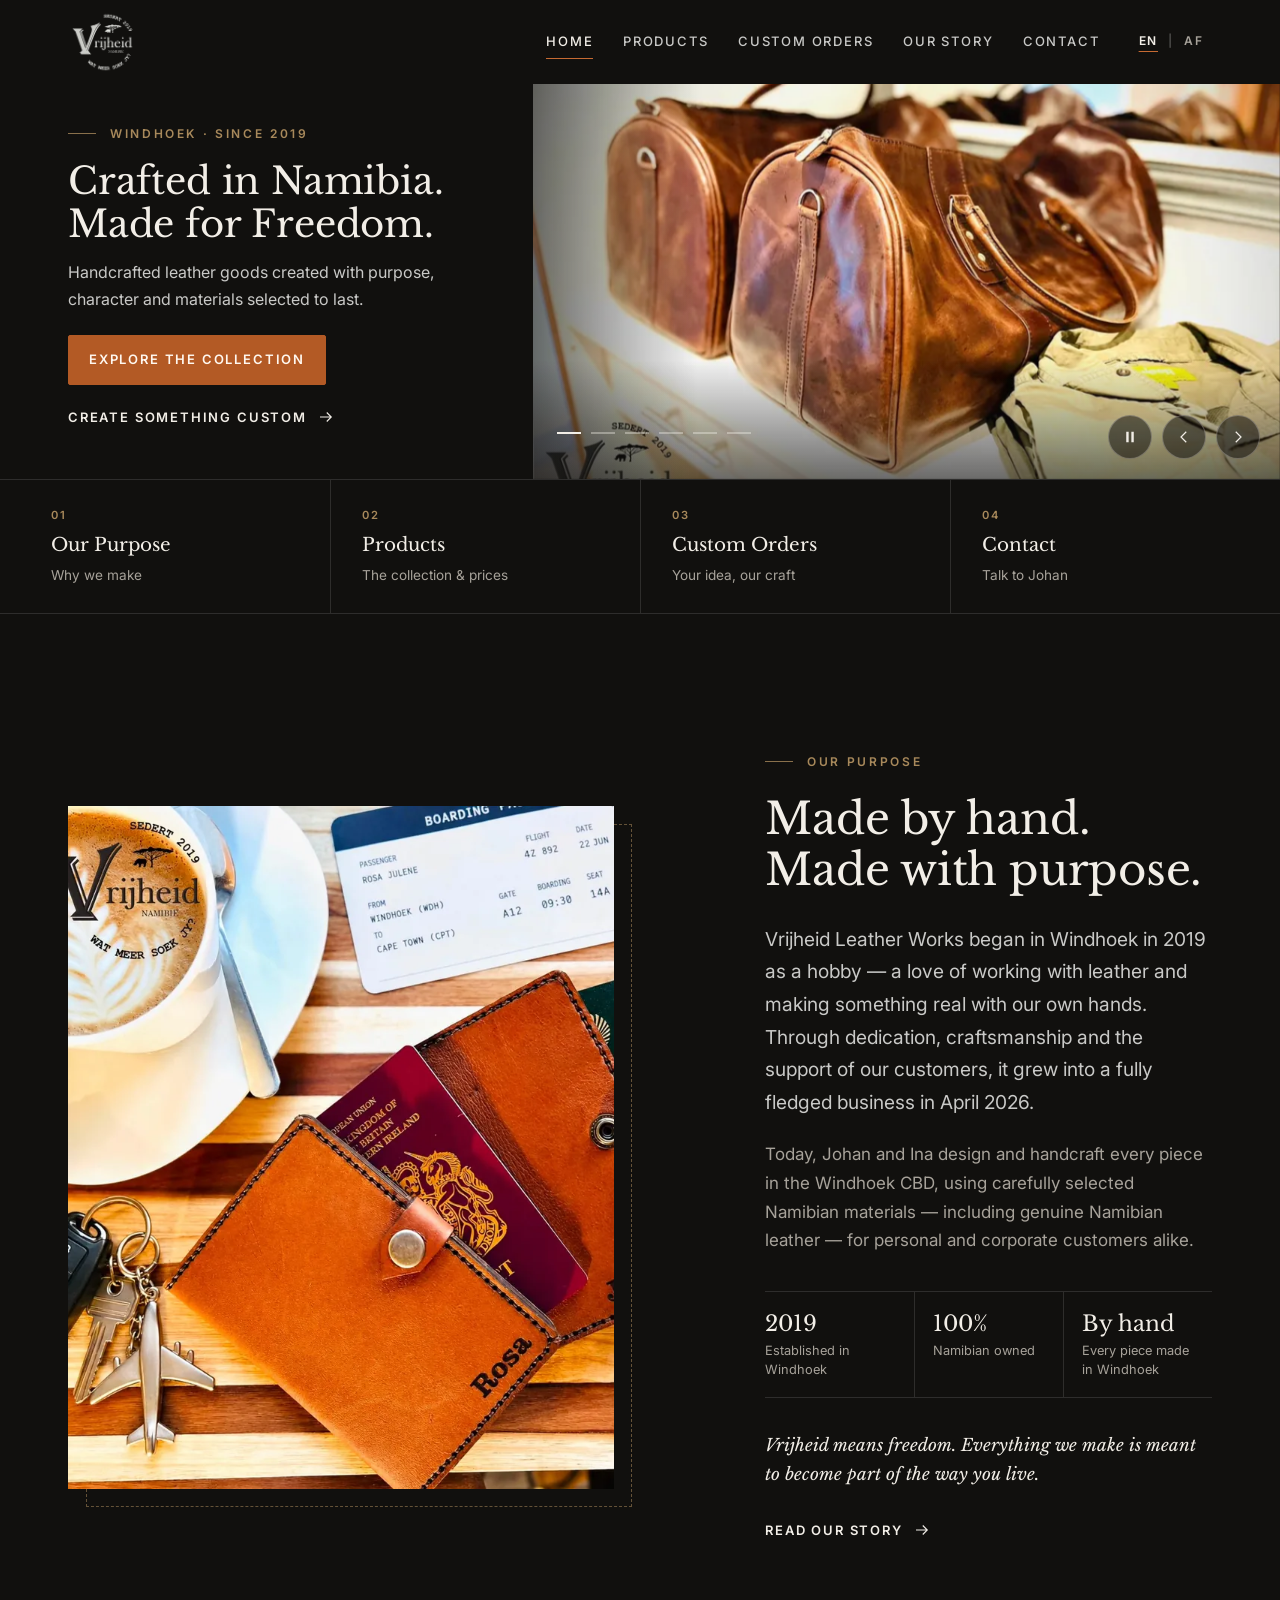
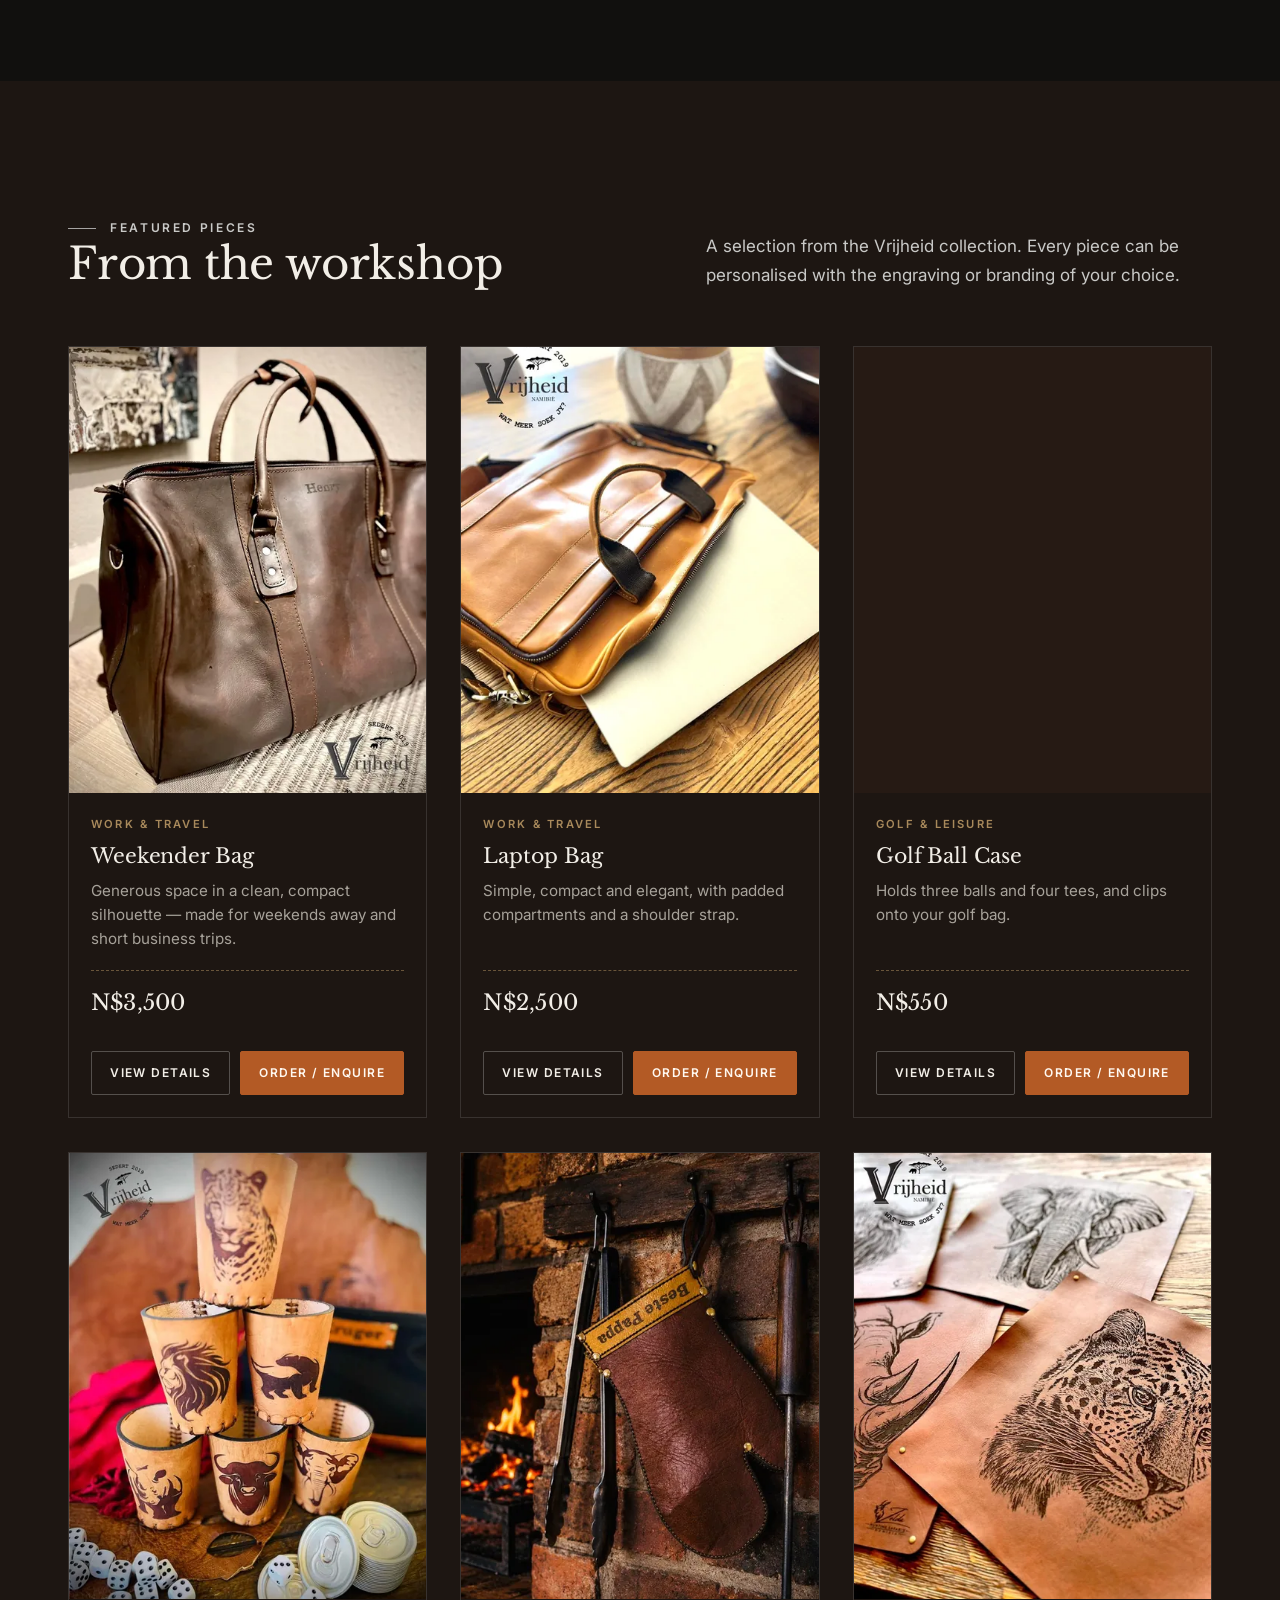
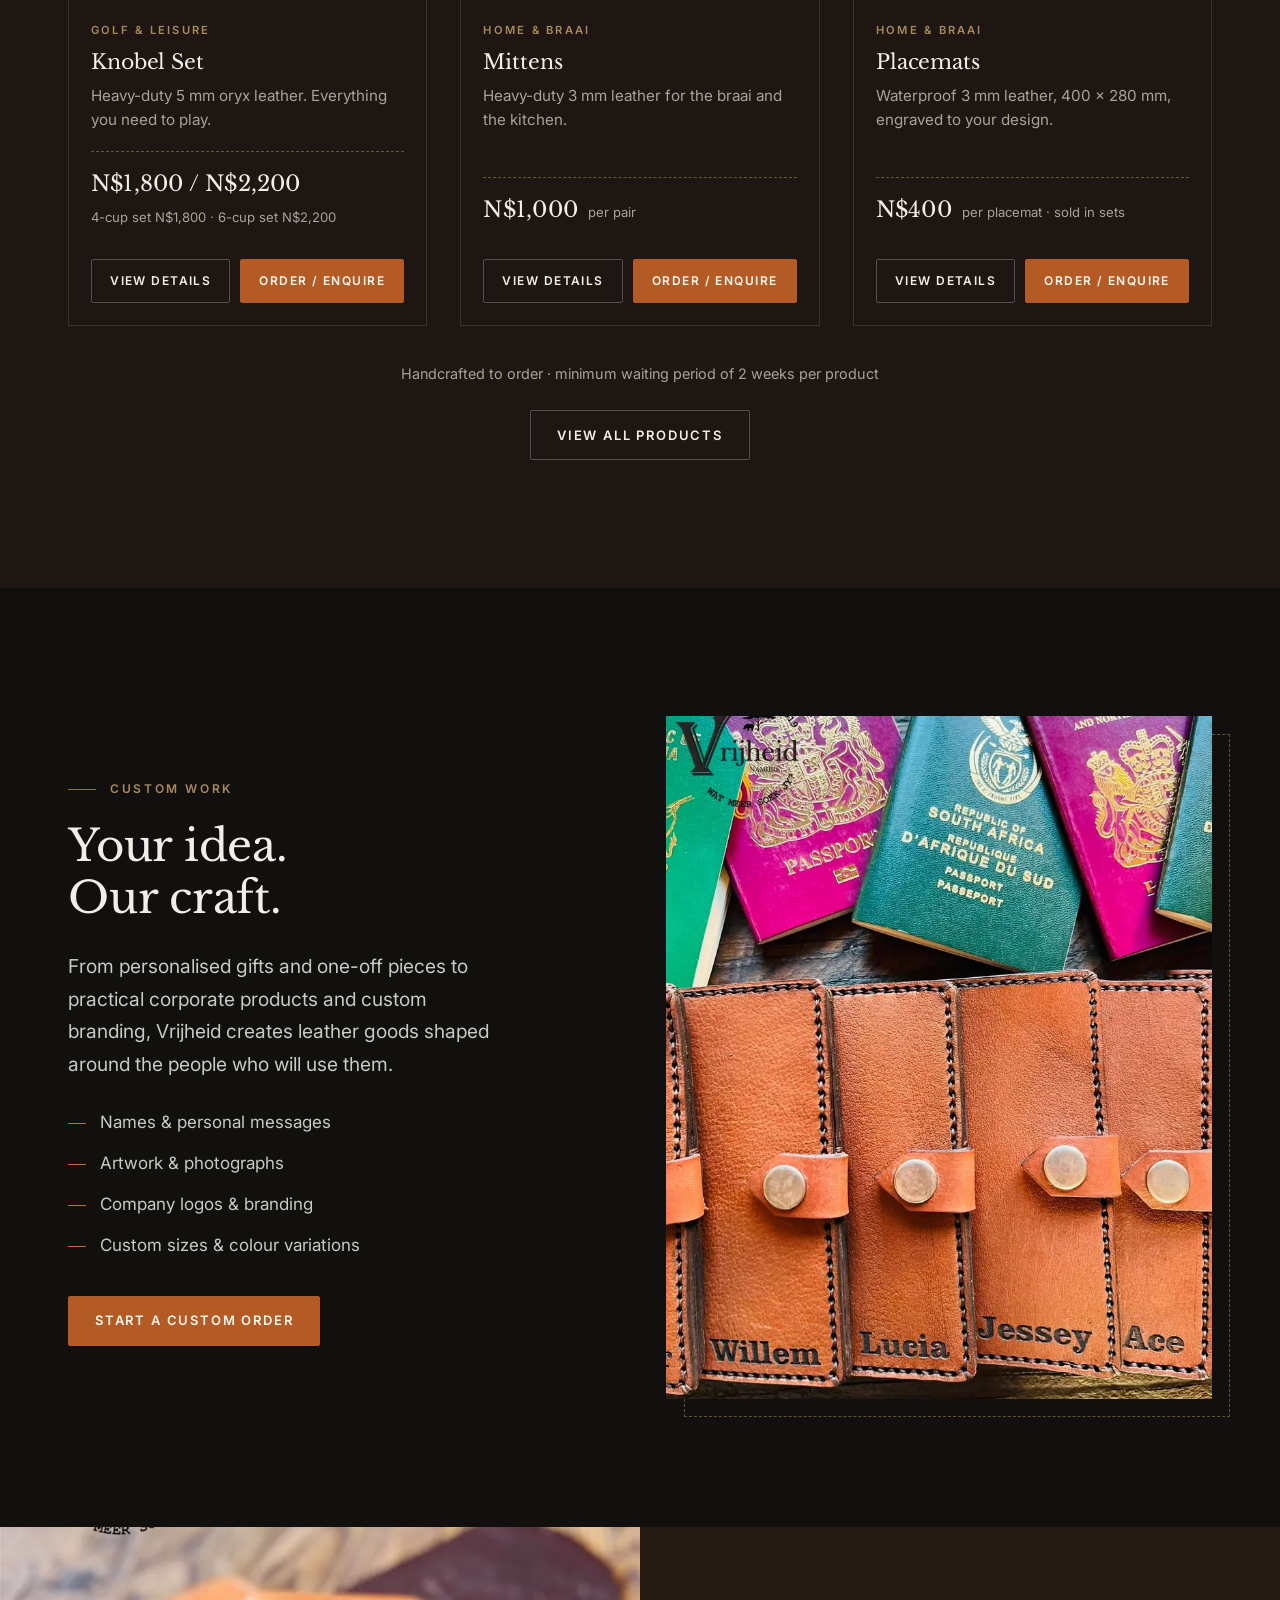
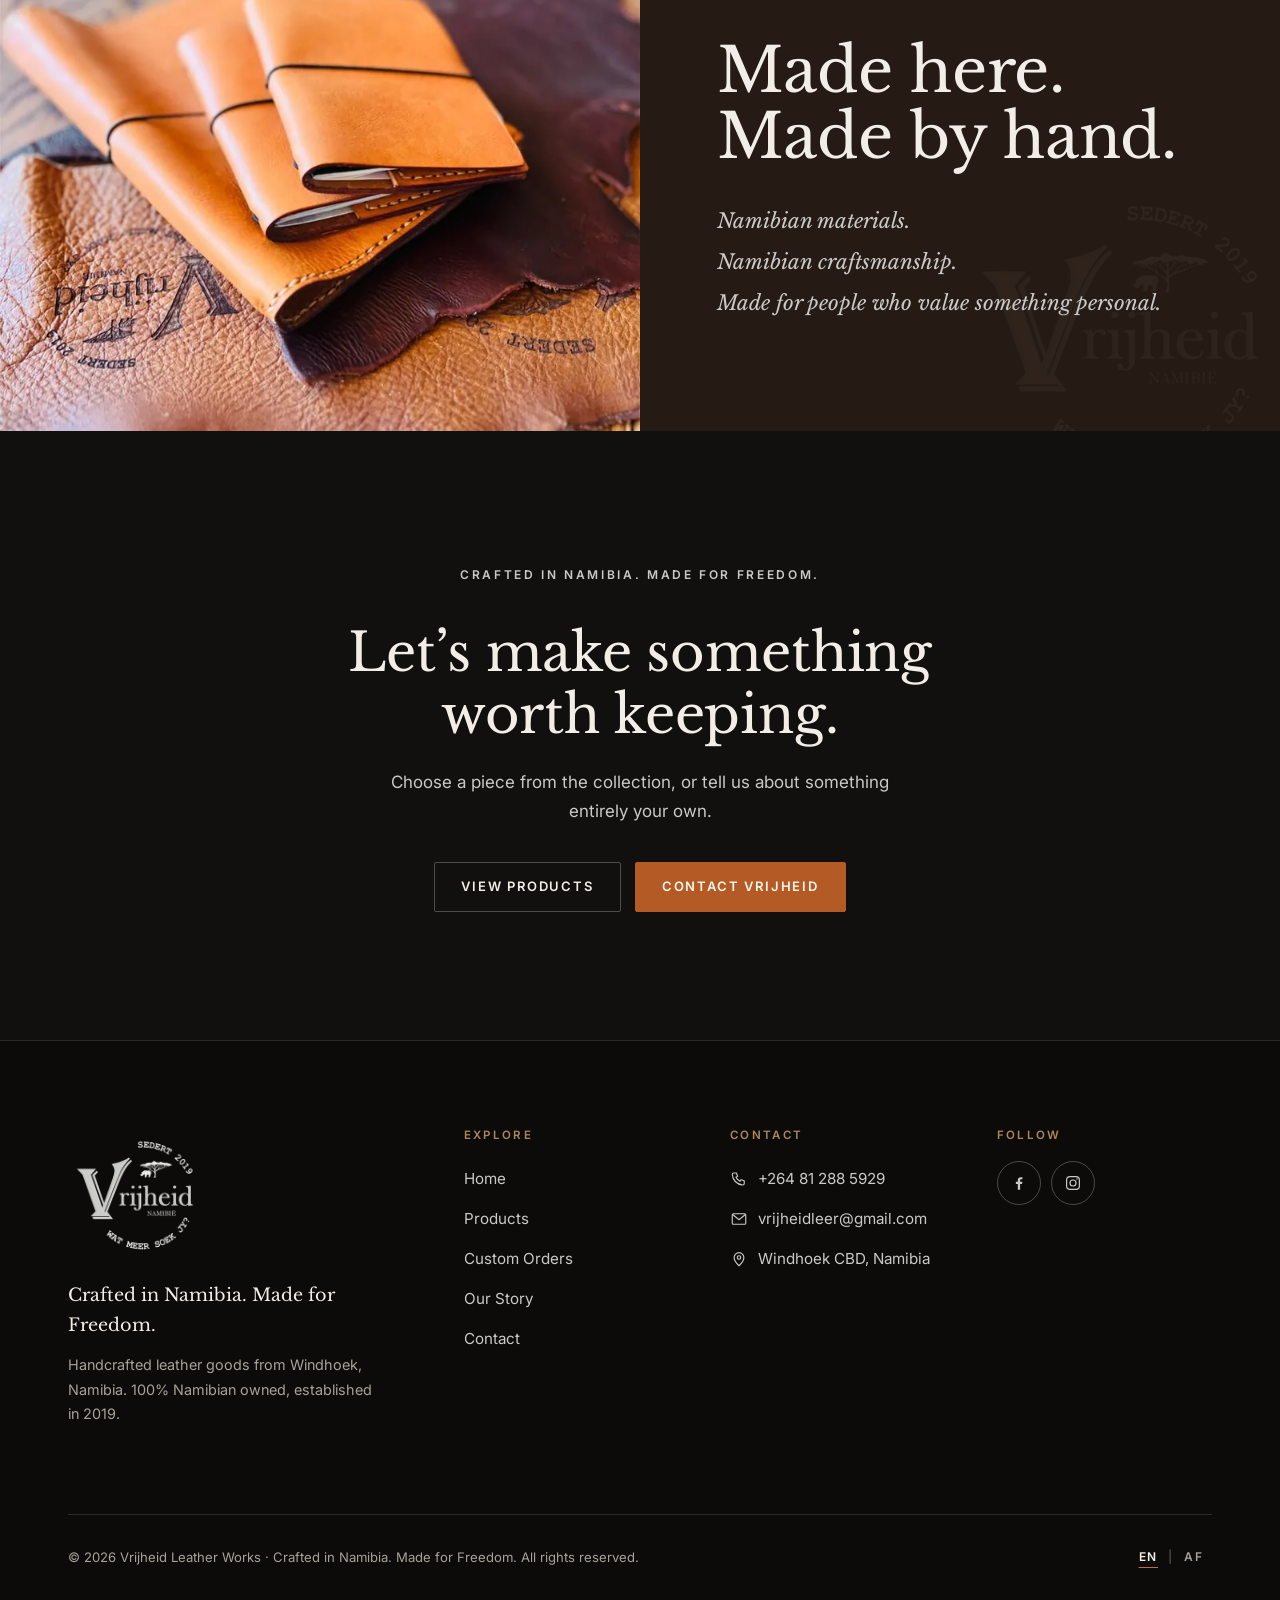
==== index.html @ 4703951e "Vrijheid website" ====
<!doctype html>
<html lang="en" class="no-js">
<head>
<meta charset="utf-8">
<meta name="viewport" content="width=device-width, initial-scale=1">
<title>Vrijheid Leather Works | Handmade Leather Goods · Windhoek, Namibia</title>
<meta name="description" content="Handcrafted leather goods made in Windhoek from genuine Namibian leather — bags, belts, wallets, braai and home pieces, plus custom and corporate orders. Crafted in Namibia. Made for Freedom.">
<meta name="theme-color" content="#11100E">
<link rel="canonical" href="/" data-abs>
<meta property="og:type" content="website">
<meta property="og:site_name" content="Vrijheid Leather Works">
<meta property="og:locale" content="en_NA">
<meta property="og:locale:alternate" content="af_NA">
<meta property="og:title" content="Vrijheid Leather Works | Handmade Leather Goods · Windhoek, Namibia">
<meta property="og:description" content="Handcrafted leather goods made in Windhoek from genuine Namibian leather — bags, belts, wallets, braai and home pieces, plus custom and corporate orders. Crafted in Namibia. Made for Freedom.">
<meta property="og:url" content="/" data-abs>
<meta property="og:image" content="/assets/images/site/og-default.jpg" data-abs>
<meta property="og:image:width" content="1200">
<meta property="og:image:height" content="630">
<meta property="og:image:alt" content="Handcrafted Vrijheid leather weekender bags">
<meta name="twitter:card" content="summary_large_image">
<meta name="twitter:title" content="Vrijheid Leather Works | Handmade Leather Goods · Windhoek, Namibia">
<meta name="twitter:description" content="Handcrafted leather goods made in Windhoek from genuine Namibian leather — bags, belts, wallets, braai and home pieces, plus custom and corporate orders. Crafted in Namibia. Made for Freedom.">
<meta name="twitter:image" content="/assets/images/site/og-default.jpg" data-abs>
<link rel="icon" type="image/png" sizes="64x64" href="assets/logo/favicon-64.png">
<link rel="apple-touch-icon" href="assets/logo/apple-touch-icon.png">
<link rel="preconnect" href="https://fonts.googleapis.com">
<link rel="preconnect" href="https://fonts.gstatic.com" crossorigin>
<link rel="stylesheet" href="https://fonts.googleapis.com/css2?family=Inter:wght@400;500;600&family=Libre+Baskerville:ital,wght@0,400;0,700;1,400&display=swap">
<link rel="stylesheet" href="assets/css/styles.css">
<script type="application/ld+json">
{
  "@context": "https://schema.org",
  "@type": "LocalBusiness",
  "@id": "/#business",
  "name": "Vrijheid Leather Works",
  "alternateName": "Vrijheid",
  "slogan": "Crafted in Namibia. Made for Freedom.",
  "description": "Handcrafted leather goods made in Windhoek, Namibia, from carefully selected Namibian materials including genuine Namibian leather. Personal, custom and corporate orders.",
  "url": "/",
  "logo": "/assets/logo/icon-512.png",
  "image": "/assets/images/site/og-default.jpg",
  "telephone": "+264 81 288 5929",
  "email": "vrijheidleer@gmail.com",
  "foundingDate": "2019",
  "founder": [
    {
      "@type": "Person",
      "name": "Johan"
    },
    {
      "@type": "Person",
      "name": "Ina"
    }
  ],
  "address": {
    "@type": "PostalAddress",
    "addressLocality": "Windhoek",
    "addressRegion": "Khomas",
    "addressCountry": "NA"
  },
  "areaServed": {
    "@type": "Country",
    "name": "Namibia"
  },
  "currenciesAccepted": "NAD",
  "knowsLanguage": [
    "en",
    "af"
  ],
  "sameAs": [
    "https://www.facebook.com/Vrijheid2",
    "https://www.instagram.com/vrijheid3006/"
  ]
}
</script>
</head>
<body data-page="home">
<a class="skip-link" href="#main" data-i18n="skip">Skip to content</a>
<header class="site-header">
  <div class="wrap header-inner">
    <a class="brand" href="index.html" aria-label="Vrijheid Leather Works — home" data-i18n-attr="aria-label:nav.homeLogo">
      <img src="assets/logo/vrijheid-logo-light-160.webp" srcset="assets/logo/vrijheid-logo-light-160.webp 160w, assets/logo/vrijheid-logo-light-320.webp 320w" sizes="80px" width="532" height="469" alt="Vrijheid Leather Works">
    </a>
    <div class="header-mobile-tools">
      <div class="lang lang--mobile" role="group" aria-label="Choose language" data-i18n-attr="aria-label:lang.group">
          <button type="button" data-lang-btn="en" aria-pressed="true" lang="en"><span aria-hidden="true">EN</span><span class="visually-hidden">English</span></button>
          <span class="sep" aria-hidden="true">|</span>
          <button type="button" data-lang-btn="af" aria-pressed="false" lang="af"><span aria-hidden="true">AF</span><span class="visually-hidden">Afrikaans</span></button>
        </div>
      <button class="menu-toggle" type="button" aria-expanded="false" aria-controls="site-nav" aria-label="Open menu" data-i18n-attr="aria-label:nav.open">
        <span class="bars" aria-hidden="true"><span></span><span></span><span></span></span>
      </button>
    </div>
    <nav class="nav" id="site-nav" aria-label="Main navigation" data-i18n-attr="aria-label:nav.main">
      <ul class="nav-list"><li><a href="index.html" aria-current="page" data-i18n="nav.home">Home</a></li><li><a href="products.html" data-i18n="nav.products">Products</a></li><li><a href="custom-orders.html" data-i18n="nav.custom">Custom Orders</a></li><li><a href="our-story.html" data-i18n="nav.story">Our Story</a></li><li><a href="contact.html" data-i18n="nav.contact">Contact</a></li></ul>
      <div class="lang lang--desktop" role="group" aria-label="Choose language" data-i18n-attr="aria-label:lang.group">
          <button type="button" data-lang-btn="en" aria-pressed="true" lang="en"><span aria-hidden="true">EN</span><span class="visually-hidden">English</span></button>
          <span class="sep" aria-hidden="true">|</span>
          <button type="button" data-lang-btn="af" aria-pressed="false" lang="af"><span aria-hidden="true">AF</span><span class="visually-hidden">Afrikaans</span></button>
        </div>
      <div class="nav-mobile-extra">
        <a href="tel:+264812885929"><svg viewBox="0 0 24 24" width="18" height="18" fill="none" stroke="currentColor" stroke-width="1.5" aria-hidden="true" focusable="false"><path d="M5 4h3.5l1.7 4.3-2.2 1.4a11 11 0 005.3 5.3l1.4-2.2L19 14.5V18a2 2 0 01-2 2A15 15 0 013 6a2 2 0 012-2z"/></svg><span>+264 81 288 5929</span></a>
        <a href="mailto:vrijheidleer@gmail.com"><svg viewBox="0 0 24 24" width="18" height="18" fill="none" stroke="currentColor" stroke-width="1.5" aria-hidden="true" focusable="false"><rect x="3" y="5" width="18" height="14" rx="1.5"/><path d="M3.5 6l8.5 7 8.5-7"/></svg><span>vrijheidleer@gmail.com</span></a>
        <div class="social-row" style="margin-top:16px"><a class="social-link" href="https://www.facebook.com/Vrijheid2" target="_blank" rel="noopener noreferrer"><svg viewBox="0 0 24 24" fill="currentColor" aria-hidden="true" focusable="false"><path d="M13.5 21v-7.6h2.6l.4-3h-3V8.5c0-.9.3-1.5 1.5-1.5h1.6V4.3c-.3 0-1.2-.1-2.3-.1-2.3 0-3.9 1.4-3.9 4v2.2H7.8v3h2.6V21h3.1z"/></svg><span>Facebook · Vrijheid</span><span class="visually-hidden"> — <span data-i18n="social.fb">Visit Vrijheid on Facebook</span> <span data-i18n="social.newTab">(opens in a new tab)</span></span></a><a class="social-link" href="https://www.instagram.com/vrijheid3006/" target="_blank" rel="noopener noreferrer"><svg viewBox="0 0 24 24" fill="none" stroke="currentColor" stroke-width="1.6" aria-hidden="true" focusable="false"><rect x="3.5" y="3.5" width="17" height="17" rx="4.5"/><circle cx="12" cy="12" r="4"/><circle cx="17.3" cy="6.7" r="1" fill="currentColor" stroke="none"/></svg><span>Instagram · @vrijheid3006</span><span class="visually-hidden"> — <span data-i18n="social.ig">Follow Vrijheid on Instagram</span> <span data-i18n="social.newTab">(opens in a new tab)</span></span></a></div>
      </div>
    </nav>
  </div>
</header>
<main id="main">
  <section class="hero" data-hero aria-roledescription="carousel" aria-label="Vrijheid photographs" data-i18n-attr="aria-label:hero.label">
    <div class="hero-grid">
      <div class="hero-copy">
        <p class="eyebrow" data-i18n="hero.eyebrow">Windhoek · Since 2019</p>
        <h1 class="hero-title" data-i18n-html="brand.lineHtml">Crafted in Namibia.<br>Made for Freedom.</h1>
        <p class="hero-text" data-i18n="hero.text">Handcrafted leather goods created with purpose, character and materials selected to last.</p>
        <div class="btn-row">
          <a class="btn btn--primary" href="products.html" data-i18n="cta.explore">Explore the collection</a>
          <a class="link-arrow" href="custom-orders.html"><span data-i18n="cta.createCustom">Create something custom</span><svg viewBox="0 0 24 24" width="18" height="18" fill="none" stroke="currentColor" stroke-width="1.5" aria-hidden="true" focusable="false"><path d="M4 12h15M13 6l6 6-6 6"/></svg></a>
        </div>
      </div>
      <div class="hero-gallery">
        <ul class="hero-slides"><li class="hero-slide is-active" aria-roledescription="slide" aria-hidden="false"><img src="assets/images/products/hero-weekender-bags-800.webp" srcset="assets/images/products/hero-weekender-bags-480.webp 480w, assets/images/products/hero-weekender-bags-800.webp 800w, assets/images/products/hero-weekender-bags-1200.webp 1200w, assets/images/products/hero-weekender-bags-1600.webp 1600w" sizes="(max-width: 860px) 100vw, 60vw" width="2048" height="1458" alt="Two handcrafted Vrijheid leather weekender bags on a shelf" data-i18n-attr="alt:hero.alt1" loading="eager" decoding="async" fetchpriority="high" style="object-position:50% 45%"></li><li class="hero-slide" aria-roledescription="slide" aria-hidden="true"><img src="assets/images/site/hero-lion-placemat-800.webp" srcset="assets/images/site/hero-lion-placemat-480.webp 480w, assets/images/site/hero-lion-placemat-800.webp 800w, assets/images/site/hero-lion-placemat-1080.webp 1080w" sizes="(max-width: 860px) 100vw, 60vw" width="1080" height="742" alt="Leather placemat engraved with a detailed lion portrait" data-i18n-attr="alt:hero.alt2" loading="lazy" decoding="async" style="object-position:62% 45%"></li><li class="hero-slide" aria-roledescription="slide" aria-hidden="true"><img src="assets/images/products/deskpad-800.webp" srcset="assets/images/products/deskpad-480.webp 480w, assets/images/products/deskpad-800.webp 800w, assets/images/products/deskpad-1080.webp 1080w" sizes="(max-width: 860px) 100vw, 60vw" width="1080" height="878" alt="Leather deskpad with a laptop in front of a window overlooking the Namibian bush" data-i18n-attr="alt:hero.alt3" loading="lazy" decoding="async" style="object-position:50% 62%"></li><li class="hero-slide" aria-roledescription="slide" aria-hidden="true"><img src="assets/images/site/hero-personalised-wallet-800.webp" srcset="assets/images/site/hero-personalised-wallet-480.webp 480w, assets/images/site/hero-personalised-wallet-800.webp 800w, assets/images/site/hero-personalised-wallet-1200.webp 1200w, assets/images/site/hero-personalised-wallet-1280.webp 1280w" sizes="(max-width: 860px) 100vw, 60vw" width="1280" height="922" alt="Personalised leather wallet with an engraved family message" data-i18n-attr="alt:hero.alt4" loading="lazy" decoding="async" style="object-position:40% 55%"></li><li class="hero-slide" aria-roledescription="slide" aria-hidden="true"><img src="assets/images/products/golf-ball-case-800.webp" srcset="assets/images/products/golf-ball-case-480.webp 480w, assets/images/products/golf-ball-case-800.webp 800w, assets/images/products/golf-ball-case-900.webp 900w" sizes="(max-width: 860px) 100vw, 60vw" width="900" height="1280" alt="Tan leather golf ball case on the grass beside a golf ball and tee" data-i18n-attr="alt:hero.alt5" loading="lazy" decoding="async" style="object-position:50% 62%"></li><li class="hero-slide" aria-roledescription="slide" aria-hidden="true"><img src="assets/images/products/mittens-in-use-800.webp" srcset="assets/images/products/mittens-in-use-480.webp 480w, assets/images/products/mittens-in-use-800.webp 800w, assets/images/products/mittens-in-use-1200.webp 1200w" sizes="(max-width: 860px) 100vw, 60vw" width="1280" height="968" alt="Engraved leather mitten lifting a cast-iron pot from the oven" data-i18n-attr="alt:hero.alt6" loading="lazy" decoding="async" style="object-position:55% 50%"></li></ul>
        <div class="hero-controls">
          <ul class="hero-dots"></ul>
          <button class="icon-btn" type="button" data-hero-toggle aria-label="Pause slideshow"><svg class="i-pause" viewBox="0 0 24 24" fill="currentColor" aria-hidden="true" focusable="false"><rect x="7" y="5" width="3.2" height="14"/><rect x="13.8" y="5" width="3.2" height="14"/></svg><svg class="i-play" viewBox="0 0 24 24" fill="currentColor" aria-hidden="true" focusable="false" style="display:none"><path d="M8 5.5v13l11-6.5z"/></svg></button>
          <button class="icon-btn" type="button" data-hero-prev aria-label="Previous photograph" data-i18n-attr="aria-label:hero.prev"><svg viewBox="0 0 24 24" fill="none" stroke="currentColor" stroke-width="1.6" aria-hidden="true" focusable="false"><path d="M15 5l-7 7 7 7"/></svg></button>
          <button class="icon-btn" type="button" data-hero-next aria-label="Next photograph" data-i18n-attr="aria-label:hero.next"><svg viewBox="0 0 24 24" fill="none" stroke="currentColor" stroke-width="1.6" aria-hidden="true" focusable="false"><path d="M9 5l7 7-7 7"/></svg></button>
        </div>
        <p class="visually-hidden" aria-live="polite" data-hero-live></p>
      </div>
    </div>
  </section>

  <nav class="quicknav" aria-label="Quick navigation" data-i18n-attr="aria-label:quick.label">
    <div class="wrap" style="padding:0"><ul><li><a href="#purpose"><span class="qn-num">01</span><span class="qn-title" data-i18n="quick.purpose">Our Purpose</span><span class="qn-sub" data-i18n="quick.purposeSub">Why we make</span></a></li><li><a href="#featured"><span class="qn-num">02</span><span class="qn-title" data-i18n="quick.products">Products</span><span class="qn-sub" data-i18n="quick.productsSub">The collection & prices</span></a></li><li><a href="#custom"><span class="qn-num">03</span><span class="qn-title" data-i18n="quick.custom">Custom Orders</span><span class="qn-sub" data-i18n="quick.customSub">Your idea, our craft</span></a></li><li><a href="#get-in-touch"><span class="qn-num">04</span><span class="qn-title" data-i18n="quick.contact">Contact</span><span class="qn-sub" data-i18n="quick.contactSub">Talk to Johan</span></a></li></ul></div>
  </nav>

  <section class="section" id="purpose" aria-labelledby="purpose-title">
    <div class="wrap split">
      <div class="split__media reveal">
        <div class="frame-offset"><div class="frame frame--portrait"><img src="assets/images/site/story-travel-800.webp" srcset="assets/images/site/story-travel-480.webp 480w, assets/images/site/story-travel-800.webp 800w, assets/images/site/story-travel-1200.webp 1200w" sizes="(max-width: 860px) 100vw, 50vw" width="1800" height="2048" alt="Engraved leather travel document cover with a passport, boarding pass and coffee" data-i18n-attr="alt:purpose.imgAlt" loading="lazy" decoding="async"></div></div>
      </div>
      <div class="split__body reveal">
        <p class="eyebrow" data-i18n="purpose.eyebrow">Our Purpose</p>
        <h2 id="purpose-title" data-i18n-html="purpose.title">Made by hand.<br>Made with purpose.</h2>
        <p class="lead" data-i18n="purpose.p1">Vrijheid Leather Works began in Windhoek in 2019 as a hobby — a love of working with leather and making something real with our own hands. Through dedication, craftsmanship and the support of our customers, it grew into a fully fledged business in April 2026.</p>
        <p class="muted" data-i18n="purpose.p2">Today, Johan and Ina design and handcraft every piece in the Windhoek CBD, using carefully selected Namibian materials — including genuine Namibian leather — for personal and corporate customers alike.</p>
        <div class="facts">
          <div class="fact"><span class="fact__n" data-i18n="fact.1n">2019</span><span class="fact__l" data-i18n="fact.1">Established in Windhoek</span></div>
          <div class="fact"><span class="fact__n" data-i18n="fact.2n">100%</span><span class="fact__l" data-i18n="fact.2">Namibian owned</span></div>
          <div class="fact"><span class="fact__n" data-i18n="fact.3n">By hand</span><span class="fact__l" data-i18n="fact.3">Every piece made in Windhoek</span></div>
        </div>
        <p class="serif" style="color:var(--ivory);font-style:italic" data-i18n="purpose.p3">Vrijheid means freedom. Everything we make is meant to become part of the way you live.</p>
        <a class="link-arrow" href="our-story.html"><span data-i18n="cta.story">Read our story</span><svg viewBox="0 0 24 24" width="18" height="18" fill="none" stroke="currentColor" stroke-width="1.5" aria-hidden="true" focusable="false"><path d="M4 12h15M13 6l6 6-6 6"/></svg></a>
      </div>
    </div>
  </section>

  <section class="section section--choc" id="featured" aria-labelledby="featured-title">
    <div class="wrap">
      <div class="section-head reveal">
        <div>
          <p class="eyebrow" data-i18n="featured.eyebrow">Featured pieces</p>
          <h2 id="featured-title" data-i18n="featured.title">From the workshop</h2>
        </div>
        <p data-i18n="featured.text">A selection from the Vrijheid collection. Every piece can be personalised with the engraving or branding of your choice.</p>
      </div>
      <div class="product-grid" data-featured-products></div>
      <noscript><p class="muted">Please enable JavaScript to browse the collection, or contact Johan on +264 81 288 5929 or vrijheidleer@gmail.com for the full catalogue and prices.</p></noscript>
      <p class="muted center" style="margin:36px 0 0;font-size:.9rem" data-i18n="wait.short">Handcrafted to order · minimum waiting period of 2 weeks per product</p>
      <div class="grid-more" style="margin-top:24px"><a class="btn btn--ghost" href="products.html" data-i18n="cta.viewAll">View all products</a></div>
    </div>
  </section>

  <section class="section custom-band" id="custom" aria-labelledby="custom-title">
    <div class="wrap split split--reverse">
      <div class="split__media reveal">
        <div class="frame-offset"><div class="frame frame--portrait"><img src="assets/images/site/custom-named-covers-800.webp" srcset="assets/images/site/custom-named-covers-480.webp 480w, assets/images/site/custom-named-covers-800.webp 800w, assets/images/site/custom-named-covers-1200.webp 1200w" sizes="(max-width: 860px) 100vw, 50vw" width="1522" height="2048" alt="Four leather document covers, each engraved with a different name" data-i18n-attr="alt:customHome.imgAlt" loading="lazy" decoding="async" style="object-position:50% 70%"></div></div>
      </div>
      <div class="split__body reveal">
        <p class="eyebrow" data-i18n="customHome.eyebrow">Custom work</p>
        <h2 id="custom-title" data-i18n-html="customHome.title">Your idea.<br>Our craft.</h2>
        <p class="lead" data-i18n="customHome.text">From personalised gifts and one-off pieces to practical corporate products and custom branding, Vrijheid creates leather goods shaped around the people who will use them.</p>
        <ul class="ticks">
          <li data-i18n="customHome.l1">Names & personal messages</li>
          <li data-i18n="customHome.l2">Artwork & photographs</li>
          <li data-i18n="customHome.l3">Company logos & branding</li>
          <li data-i18n="customHome.l4">Custom sizes & colour variations</li>
        </ul>
        <div class="btn-row"><a class="btn btn--primary" href="custom-orders.html" data-i18n="cta.startCustom">Start a custom order</a></div>
      </div>
    </div>
  </section>

  <section class="statement" aria-labelledby="statement-title">
    <div class="statement__grid">
      <div class="statement__media"><img src="assets/images/site/story-leather-hide-800.webp" srcset="assets/images/site/story-leather-hide-480.webp 480w, assets/images/site/story-leather-hide-800.webp 800w, assets/images/site/story-leather-hide-936.webp 936w" sizes="(max-width: 860px) 100vw, 50vw" width="936" height="1280" alt="Hand-cut tan leather pieces resting on a natural leather hide" data-i18n-attr="alt:statement.imgAlt" loading="lazy" decoding="async"></div>
      <div class="statement__body">
        <img class="watermark" src="assets/logo/vrijheid-logo-light-320.webp" width="532" height="469" alt="" aria-hidden="true" loading="lazy">
        <h2 id="statement-title" class="reveal" data-i18n-html="statement.title">Made here.<br>Made by hand.</h2>
        <ul class="statement__lines reveal">
          <li data-i18n="statement.l1">Namibian materials.</li>
          <li data-i18n="statement.l2">Namibian craftsmanship.</li>
          <li data-i18n="statement.l3">Made for people who value something personal.</li>
        </ul>
      </div>
    </div>
  </section>

  <section class="section final" id="get-in-touch" aria-labelledby="final-title">
    <div class="wrap reveal">
      <p class="eyebrow eyebrow--center" data-i18n="brand.line">Crafted in Namibia. Made for Freedom.</p>
      <h2 id="final-title" data-i18n="final.title">Let’s make something worth keeping.</h2>
      <p data-i18n="final.text">Choose a piece from the collection, or tell us about something entirely your own.</p>
      <div class="btn-row">
        <a class="btn btn--ghost" href="products.html" data-i18n="cta.viewProducts">View products</a>
        <a class="btn btn--primary" href="contact.html" data-i18n="cta.contact">Contact Vrijheid</a>
      </div>
    </div>
  </section>
</main>
<footer class="site-footer">
  <div class="wrap">
    <div class="footer-grid">
      <div class="footer-brand">
        <img src="assets/logo/vrijheid-logo-light-320.webp" width="532" height="469" alt="Vrijheid Leather Works" loading="lazy">
        <p class="line" data-i18n="brand.line">Crafted in Namibia. Made for Freedom.</p>
        <p data-i18n="footer.about">Handcrafted leather goods from Windhoek, Namibia. 100% Namibian owned, established in 2019.</p>
      </div>
      <div class="footer-col">
        <h2 data-i18n="footer.explore">Explore</h2>
        <ul><li><a href="index.html" data-i18n="nav.home">Home</a></li><li><a href="products.html" data-i18n="nav.products">Products</a></li><li><a href="custom-orders.html" data-i18n="nav.custom">Custom Orders</a></li><li><a href="our-story.html" data-i18n="nav.story">Our Story</a></li><li><a href="contact.html" data-i18n="nav.contact">Contact</a></li></ul>
      </div>
      <div class="footer-col">
        <h2 data-i18n="footer.contact">Contact</h2>
        <address>
          <ul>
            <li><a href="tel:+264812885929"><svg viewBox="0 0 24 24" width="18" height="18" fill="none" stroke="currentColor" stroke-width="1.5" aria-hidden="true" focusable="false"><path d="M5 4h3.5l1.7 4.3-2.2 1.4a11 11 0 005.3 5.3l1.4-2.2L19 14.5V18a2 2 0 01-2 2A15 15 0 013 6a2 2 0 012-2z"/></svg><span>+264 81 288 5929</span></a></li>
            <li><a href="mailto:vrijheidleer@gmail.com"><svg viewBox="0 0 24 24" width="18" height="18" fill="none" stroke="currentColor" stroke-width="1.5" aria-hidden="true" focusable="false"><rect x="3" y="5" width="18" height="14" rx="1.5"/><path d="M3.5 6l8.5 7 8.5-7"/></svg><span>vrijheidleer@gmail.com</span></a></li>
            <li><span style="display:inline-flex;gap:10px;align-items:center;min-height:36px;color:var(--text-soft)"><svg viewBox="0 0 24 24" width="18" height="18" fill="none" stroke="currentColor" stroke-width="1.5" aria-hidden="true" focusable="false"><path d="M12 21s-6.5-6.1-6.5-11a6.5 6.5 0 0113 0c0 4.9-6.5 11-6.5 11z"/><circle cx="12" cy="10" r="2.3"/></svg><span data-i18n="contact.location">Windhoek CBD, Namibia</span></span></li>
          </ul>
        </address>
      </div>
      <div class="footer-col">
        <h2 data-i18n="footer.follow">Follow</h2>
        <div class="footer-social"><a href="https://www.facebook.com/Vrijheid2" target="_blank" rel="noopener noreferrer" aria-label="Visit Vrijheid on Facebook (opens in a new tab)" data-i18n-attr="aria-label:social.fb"><svg viewBox="0 0 24 24" fill="currentColor" aria-hidden="true" focusable="false"><path d="M13.5 21v-7.6h2.6l.4-3h-3V8.5c0-.9.3-1.5 1.5-1.5h1.6V4.3c-.3 0-1.2-.1-2.3-.1-2.3 0-3.9 1.4-3.9 4v2.2H7.8v3h2.6V21h3.1z"/></svg></a><a href="https://www.instagram.com/vrijheid3006/" target="_blank" rel="noopener noreferrer" aria-label="Follow Vrijheid on Instagram (opens in a new tab)" data-i18n-attr="aria-label:social.ig"><svg viewBox="0 0 24 24" fill="none" stroke="currentColor" stroke-width="1.6" aria-hidden="true" focusable="false"><rect x="3.5" y="3.5" width="17" height="17" rx="4.5"/><circle cx="12" cy="12" r="4"/><circle cx="17.3" cy="6.7" r="1" fill="currentColor" stroke="none"/></svg></a></div>
      </div>
    </div>
    <div class="footer-bottom">
      <p style="margin:0">© <span data-year>2026</span> Vrijheid Leather Works · <span data-i18n="brand.line">Crafted in Namibia. Made for Freedom.</span> <span data-i18n="footer.rights">All rights reserved.</span></p>
      <div class="lang" role="group" aria-label="Language" data-i18n-attr="aria-label:footer.language">
        <button type="button" data-lang-btn="en" aria-pressed="true" lang="en"><span aria-hidden="true">EN</span><span class="visually-hidden">English</span></button>
        <span class="sep" aria-hidden="true">|</span>
        <button type="button" data-lang-btn="af" aria-pressed="false" lang="af"><span aria-hidden="true">AF</span><span class="visually-hidden">Afrikaans</span></button>
      </div>
    </div>
  </div>
</footer>
<script src="data/translations.js"></script>
<script src="data/images.js"></script>
<script src="data/products.js"></script>
<script src="assets/js/site-config.js"></script>
<script src="assets/js/main.js"></script>
</body>
</html>
---- assets/css/styles.css ----
/* ==========================================================================
   VRIJHEID LEATHER WORKS — STYLES
   Crafted in Namibia. Made for Freedom.
   ========================================================================== */

/* ---------- Tokens ---------- */
:root {
  --black: #11100E;
  --choc: #1D1612;
  --choc-2: #261A14;
  --leather: #8A5737;
  --orange: #C66A32;
  --orange-deep: #B35A25;
  --orange-deeper: #9E4E1F;
  --silver: #C9C9C7;
  --ivory: #F2EEE7;
  --brass: #A8895B;

  --text: #E6E2DB;
  --text-soft: #C9C9C7;
  --text-muted: #A7A29A;
  --line: rgba(201, 201, 199, 0.16);
  --line-strong: rgba(201, 201, 199, 0.32);
  --stitch: rgba(168, 137, 91, 0.55);

  --serif: 'Libre Baskerville', 'Baskerville', 'Baskerville Old Face', Georgia, serif;
  --sans: 'Inter', system-ui, -apple-system, 'Segoe UI', Roboto, Arial, sans-serif;

  --wrap: 1240px;
  --gutter: clamp(20px, 4vw, 48px);
  --section: clamp(72px, 10vw, 136px);
  --header-h: 84px;
  --radius: 2px;
  --ease: cubic-bezier(.22, .61, .36, 1);
}

@media (max-width: 860px) {
  :root { --header-h: 68px; }
}

/* ---------- Base ---------- */
*, *::before, *::after { box-sizing: border-box; }
html { -webkit-text-size-adjust: 100%; scroll-behavior: smooth; scroll-padding-top: calc(var(--header-h) + 16px); }
body {
  margin: 0;
  background: var(--black);
  color: var(--text);
  font-family: var(--sans);
  font-size: 1.0625rem;
  line-height: 1.7;
  font-weight: 400;
  -webkit-font-smoothing: antialiased;
  text-rendering: optimizeLegibility;
}
body.no-scroll { overflow: hidden; }
img { max-width: 100%; display: block; height: auto; }
[hidden] { display: none !important; }
a { color: inherit; text-decoration-color: rgba(201, 201, 199, .4); text-underline-offset: 3px; }
a:hover { text-decoration-color: var(--orange); }
button, input, select, textarea { font: inherit; color: inherit; }
button { cursor: pointer; }
p { margin: 0 0 1.1em; }
ul { margin: 0; padding: 0; }
h1, h2, h3, h4 { font-family: var(--serif); font-weight: 400; color: var(--ivory); margin: 0; line-height: 1.18; letter-spacing: -0.005em; }
h1 { font-size: clamp(2.1rem, 4.6vw, 3.6rem); }
h2 { font-size: clamp(1.8rem, 3.4vw, 2.75rem); }
h3 { font-size: clamp(1.2rem, 1.8vw, 1.4rem); }
::selection { background: var(--orange); color: var(--black); }

:focus { outline: none; }
:focus-visible { outline: 2px solid var(--orange); outline-offset: 3px; border-radius: 1px; }

.visually-hidden {
  position: absolute !important; width: 1px; height: 1px; padding: 0; margin: -1px;
  overflow: hidden; clip: rect(0 0 0 0); white-space: nowrap; border: 0;
}
.skip-link {
  position: absolute; left: 16px; top: -60px; z-index: 200;
  background: var(--ivory); color: var(--black); padding: 10px 18px; font-weight: 600; text-decoration: none;
  transition: top .2s;
}
.skip-link:focus { top: 12px; }

.wrap { width: 100%; max-width: var(--wrap); margin: 0 auto; padding: 0 var(--gutter); }
.section { padding: var(--section) 0; position: relative; }
.section--choc { background: var(--choc); }
.section--choc2 { background: var(--choc-2); }
.section--tight { padding: clamp(48px, 7vw, 88px) 0; }

.eyebrow {
  display: inline-flex; align-items: center; gap: 14px;
  font-family: var(--sans); font-size: .75rem; font-weight: 600; letter-spacing: .22em; text-transform: uppercase;
  color: var(--brass); margin: 0 0 22px;
}
.eyebrow::before { content: ""; width: 28px; height: 1px; background: currentColor; opacity: .8; }
.eyebrow--center { justify-content: center; }
.eyebrow--center::before { display: none; }
.lead { font-size: clamp(1.1rem, 1.5vw, 1.25rem); color: var(--text-soft); line-height: 1.7; }
.muted { color: var(--text-muted); }
.serif { font-family: var(--serif); }
.center { text-align: center; }
.measure { max-width: 62ch; }
.measure-narrow { max-width: 46ch; }

/* stitch divider — understated craft detail */
.stitch {
  height: 0; border: 0; border-top: 1px dashed var(--stitch);
  margin: 0; width: 100%;
}
.rule { height: 1px; border: 0; background: var(--line); margin: 0; }

/* ---------- Buttons ---------- */
.btn {
  display: inline-flex; align-items: center; justify-content: center; gap: 10px;
  min-height: 50px; padding: 14px 26px;
  font-family: var(--sans); font-size: .8125rem; font-weight: 600; letter-spacing: .14em; text-transform: uppercase;
  text-decoration: none; border-radius: var(--radius); border: 1px solid transparent;
  transition: background-color .25s var(--ease), color .25s var(--ease), border-color .25s var(--ease);
  text-align: center; line-height: 1.35; max-width: 100%;
}
.btn--primary { background: var(--orange-deep); color: #FFF8F0; border-color: var(--orange-deep); }
.btn--primary:hover { background: var(--orange-deeper); border-color: var(--orange-deeper); }
.btn--ghost { background: transparent; color: var(--ivory); border-color: var(--line-strong); }
.btn--ghost:hover { border-color: var(--silver); background: rgba(242, 238, 231, .05); }
.btn--small { min-height: 44px; padding: 10px 18px; font-size: .75rem; letter-spacing: .12em; }
.btn--block { width: 100%; }
.btn-row { display: flex; flex-wrap: wrap; gap: 14px; }
.link-arrow {
  display: inline-flex; align-items: center; gap: 10px; min-height: 44px;
  font-size: .8125rem; font-weight: 600; letter-spacing: .14em; text-transform: uppercase;
  color: var(--ivory); text-decoration: none; border-bottom: 1px solid transparent;
}
.link-arrow svg { transition: transform .25s var(--ease); }
.link-arrow:hover svg { transform: translateX(4px); }
.link-arrow:hover { color: #fff; }

/* ---------- Header ---------- */
.site-header {
  position: fixed; inset: 0 0 auto 0; z-index: 100; height: var(--header-h);
  transition: background-color .35s var(--ease), border-color .35s var(--ease), backdrop-filter .35s;
  border-bottom: 1px solid transparent;
}
/* background lives on a pseudo-element so backdrop-filter never traps the fixed mobile menu */
.site-header::before {
  content: ""; position: absolute; inset: 0; z-index: -1; opacity: 0;
  background: rgba(17, 16, 14, .94);
  -webkit-backdrop-filter: blur(10px); backdrop-filter: blur(10px);
  transition: opacity .35s var(--ease);
}
.site-header.is-scrolled, .site-header.is-solid { border-bottom-color: var(--line); }
.site-header.is-scrolled::before, .site-header.is-solid::before { opacity: 1; }
.site-header.is-solid::before { background: var(--black); }
.header-inner { height: 100%; display: flex; align-items: center; justify-content: space-between; gap: 24px; }
.brand { display: flex; align-items: center; flex-shrink: 0; height: 100%; padding: 8px 0; }
.brand img { height: calc(var(--header-h) - 16px); width: auto; }
.nav { display: flex; align-items: center; gap: clamp(18px, 2.4vw, 40px); }
.nav-list { list-style: none; display: flex; gap: clamp(18px, 2.3vw, 36px); }
.nav-list a {
  display: inline-block; padding: 8px 0; text-decoration: none;
  font-size: .8125rem; font-weight: 500; letter-spacing: .14em; text-transform: uppercase; color: var(--text-soft);
  position: relative; transition: color .2s;
}
.nav-list a::after {
  content: ""; position: absolute; left: 0; right: 0; bottom: 2px; height: 1px; background: var(--orange);
  transform: scaleX(0); transform-origin: left; transition: transform .3s var(--ease);
}
.nav-list a:hover { color: var(--ivory); }
.nav-list a:hover::after, .nav-list a[aria-current="page"]::after { transform: scaleX(1); }
.nav-list a[aria-current="page"] { color: var(--ivory); }

.lang { display: inline-flex; align-items: center; gap: 2px; font-size: .75rem; font-weight: 600; letter-spacing: .14em; }
.lang button {
  background: none; border: 0; padding: 10px 6px; min-width: 36px; min-height: 40px; color: var(--text-muted);
  letter-spacing: .14em; font-weight: 600; font-size: .75rem;
}
.lang button[aria-pressed="true"] { color: var(--ivory); text-decoration: underline; text-decoration-color: var(--orange); text-underline-offset: 6px; }
.lang button:hover { color: var(--ivory); }
.lang .sep { color: var(--line-strong); }

.menu-toggle {
  display: none; background: none; border: 1px solid var(--line-strong); border-radius: var(--radius);
  width: 48px; height: 44px; align-items: center; justify-content: center; color: var(--ivory);
}
.menu-toggle .bars { position: relative; width: 20px; height: 12px; }
.menu-toggle .bars span { position: absolute; left: 0; right: 0; height: 1.5px; background: currentColor; transition: transform .3s var(--ease), opacity .2s; }
.menu-toggle .bars span:nth-child(1) { top: 0; }
.menu-toggle .bars span:nth-child(2) { top: 5.25px; }
.menu-toggle .bars span:nth-child(3) { bottom: 0; }
.menu-toggle[aria-expanded="true"] .bars span:nth-child(1) { transform: translateY(5.25px) rotate(45deg); }
.menu-toggle[aria-expanded="true"] .bars span:nth-child(2) { opacity: 0; }
.menu-toggle[aria-expanded="true"] .bars span:nth-child(3) { transform: translateY(-5.25px) rotate(-45deg); }
.header-mobile-tools { display: none; align-items: center; gap: 8px; }

@media (max-width: 960px) {
  .menu-toggle { display: inline-flex; }
  .header-mobile-tools { display: flex; }
  .nav {
    position: fixed; inset: var(--header-h) 0 0 0; z-index: 99;
    background: var(--black);
    flex-direction: column; align-items: stretch; justify-content: flex-start; gap: 0;
    padding: 24px var(--gutter) 40px;
    overflow-y: auto;
    visibility: hidden; opacity: 0; transform: translateY(-8px);
    transition: opacity .3s var(--ease), transform .3s var(--ease), visibility 0s linear .3s;
  }
  .nav.is-open { visibility: visible; opacity: 1; transform: none; transition-delay: 0s; }
  .nav-list { flex-direction: column; gap: 0; }
  .nav-list li { border-bottom: 1px solid var(--line); }
  .nav-list a { display: block; padding: 20px 0; font-family: var(--serif); font-size: 1.5rem; letter-spacing: 0; text-transform: none; color: var(--ivory); }
  .nav-list a::after { display: none; }
  .nav-list a[aria-current="page"] { color: var(--orange); }
  .nav .lang--desktop { display: none; }
  .nav-mobile-extra { display: block !important; margin-top: 32px; color: var(--text-soft); font-size: .95rem; }
  .nav-mobile-extra a { text-decoration: none; display: flex; align-items: center; gap: 12px; min-height: 44px; }
}
.nav-mobile-extra { display: none; }

/* ---------- Hero / gallery (Home) ---------- */
.hero {
  position: relative; background: var(--black);
  padding-top: var(--header-h);
}
.hero-grid {
  display: grid; grid-template-columns: minmax(0, 5fr) minmax(0, 7fr);
  min-height: clamp(360px, 44vh, 520px);
  border-bottom: 1px solid var(--line);
}
.hero-copy {
  display: flex; flex-direction: column; justify-content: center;
  padding: 28px clamp(24px, 4vw, 64px) 28px max(var(--gutter), calc((100vw - var(--wrap)) / 2 + var(--gutter)));
  position: relative;
}
.hero-copy .eyebrow { margin-bottom: 16px; }
.hero-title { font-size: clamp(1.8rem, 2.9vw, 2.75rem); line-height: 1.14; margin-bottom: 14px; }
.hero-text { color: var(--text-soft); font-size: clamp(1rem, 1.2vw, 1.0625rem); max-width: 40ch; margin-bottom: 22px; }
.hero-copy .btn-row { align-items: center; gap: 10px 24px; }
.hero-gallery { position: relative; overflow: hidden; background: var(--choc); min-height: 100%; }
.hero-copy .btn { padding: 14px 20px; }
.hero-slides { position: absolute; inset: 0; margin: 0; padding: 0; list-style: none; }
.hero-slide {
  position: absolute; inset: 0; opacity: 0; visibility: hidden;
  transition: opacity 1s var(--ease), visibility 0s linear 1s;
}
.hero-slide.is-active { opacity: 1; visibility: visible; transition: opacity 1s var(--ease), visibility 0s; }
.hero-slide img { width: 100%; height: 100%; object-fit: cover; }
.hero-slide.is-active img { animation: heroDrift 4s var(--ease) both; }
@keyframes heroDrift { from { transform: scale(1.04); } to { transform: scale(1); } }
.hero-gallery::after {
  content: ""; position: absolute; inset: 0; pointer-events: none;
  background: linear-gradient(90deg, rgba(17,16,14,.55) 0%, rgba(17,16,14,0) 22%), linear-gradient(0deg, rgba(17,16,14,.6) 0%, rgba(17,16,14,0) 30%);
}
.hero-controls {
  position: absolute; z-index: 2; right: 20px; bottom: 16px; left: 20px;
  display: flex; align-items: center; justify-content: flex-end; gap: 10px;
}
.hero-dots { display: flex; gap: 2px; margin-right: auto; list-style: none; padding: 0; }
.hero-dots button {
  width: 32px; height: 44px; background: none; border: 0; padding: 0; position: relative;
}
.hero-dots button::before {
  content: ""; position: absolute; left: 4px; right: 4px; top: 50%; height: 2px; background: rgba(242,238,231,.38);
  transition: background-color .3s;
}
.hero-dots button[aria-current="true"]::before { background: var(--ivory); }
.hero-dots button:hover::before { background: rgba(242,238,231,.75); }
.icon-btn {
  width: 44px; height: 44px; display: inline-flex; align-items: center; justify-content: center;
  background: rgba(17,16,14,.55); border: 1px solid rgba(242,238,231,.28); color: var(--ivory); border-radius: 50%;
  transition: background-color .2s, border-color .2s;
}
.icon-btn:hover { background: rgba(17,16,14,.85); border-color: var(--ivory); }
.icon-btn svg { width: 18px; height: 18px; }

@media (max-width: 860px) {
  .hero-grid { grid-template-columns: 1fr; height: auto; }
  .hero-gallery { order: -1; height: clamp(230px, 38vh, 340px); }
  .hero-gallery::after { background: linear-gradient(0deg, rgba(17,16,14,.55) 0%, rgba(17,16,14,0) 35%); }
  .hero-copy { padding: 28px var(--gutter) 36px; }
  .hero-title { font-size: clamp(1.75rem, 7vw, 2.3rem); }
  .hero-text { margin-bottom: 22px; }
  .hero-copy .btn-row .btn { flex: 1 1 100%; }
  .hero-controls { right: 12px; left: 12px; bottom: 6px; }
}

/* ---------- Quick navigation ---------- */
.quicknav { background: var(--black); border-bottom: 1px solid var(--line); }
.quicknav ul { list-style: none; display: grid; grid-template-columns: repeat(4, 1fr); }
.quicknav li + li { border-left: 1px solid var(--line); }
.quicknav a {
  display: flex; flex-direction: column; gap: 4px; padding: 26px clamp(16px, 2.4vw, 32px);
  text-decoration: none; height: 100%; transition: background-color .25s;
}
.quicknav a:hover { background: var(--choc); }
.quicknav .qn-num { font-size: .7rem; letter-spacing: .2em; color: var(--brass); font-weight: 600; }
.quicknav .qn-title { font-family: var(--serif); font-size: 1.15rem; color: var(--ivory); }
.quicknav .qn-sub { font-size: .85rem; color: var(--text-muted); }
@media (max-width: 860px) {
  .quicknav ul { grid-template-columns: 1fr 1fr; }
  .quicknav li:nth-child(3) { border-left: 0; }
  .quicknav li:nth-child(n+3) { border-top: 1px solid var(--line); }
  .quicknav a { padding: 18px var(--gutter); }
  .quicknav .qn-title { font-size: 1.02rem; }
  .quicknav .qn-sub { font-size: .8rem; }
}

/* ---------- Split / editorial layouts ---------- */
.split { display: grid; grid-template-columns: repeat(12, minmax(0, 1fr)); gap: clamp(28px, 4vw, 64px); align-items: center; }
.split__media { grid-column: 1 / span 6; }
.split__body { grid-column: 8 / span 5; }
.split--reverse .split__media { grid-column: 7 / span 6; order: 2; }
.split--reverse .split__body { grid-column: 1 / span 5; order: 1; }
.split__body h2 { margin-bottom: 26px; }
.split > * { min-width: 0; }
/* Column placement for the corporate and social rows — desktop only, so on phones these
   blocks stack full-width like every other split section (inline styles used to override
   the mobile layout and squeeze the text into a narrow left column). */
@media (min-width: 861px) {
  .split .split__col-left { grid-column: 1 / span 5; }
  .split .split__col-right { grid-column: 7 / span 6; }
  .split .split__half-left { grid-column: 1 / span 6; }
  .split .split__half-right { grid-column: 7 / span 6; }
}
.page-head--split .wrap > * { min-width: 0; }
@media (max-width: 860px) {
  .split { grid-template-columns: 1fr; }
  .split__media, .split__body, .split--reverse .split__media, .split--reverse .split__body { grid-column: auto; order: 0; }
}

.frame { position: relative; overflow: hidden; background: var(--choc-2); }
.frame img { width: 100%; height: 100%; object-fit: cover; }
.frame--portrait { aspect-ratio: 4 / 5; }
.frame--square { aspect-ratio: 1 / 1; }
.frame--landscape { aspect-ratio: 3 / 2; }
.frame--tall { aspect-ratio: 3 / 4; }
.frame-offset { position: relative; }
.frame-offset::before {
  content: ""; position: absolute; inset: 18px -18px -18px 18px; border: 1px dashed var(--stitch); pointer-events: none; z-index: 0;
}
.frame-offset .frame { z-index: 1; }
@media (max-width: 560px) {
  .frame-offset::before { inset: 10px -10px -10px 10px; }
}

.facts { display: grid; grid-template-columns: repeat(3, 1fr); gap: 0; margin: 36px 0 34px; border-top: 1px solid var(--line); border-bottom: 1px solid var(--line); }
.fact { padding: 18px 16px 18px 0; }
.fact + .fact { padding-left: 18px; border-left: 1px solid var(--line); }
.fact__n { font-family: var(--serif); font-size: 1.35rem; color: var(--ivory); display: block; line-height: 1.3; }
.fact__l { font-size: .8rem; color: var(--text-muted); line-height: 1.45; display: block; margin-top: 4px; }
@media (max-width: 480px) {
  .fact__n { font-size: 1.1rem; }
  .fact + .fact { padding-left: 12px; }
  .fact { padding-right: 8px; }
}

.ticks { list-style: none; display: grid; gap: 12px; margin: 28px 0 36px; }
.ticks li { display: flex; gap: 14px; align-items: baseline; color: var(--text-soft); }
.ticks li::before { content: ""; flex: 0 0 18px; height: 1px; background: var(--orange); transform: translateY(-4px); }
.ticks--cols { grid-template-columns: repeat(2, minmax(0, 1fr)); column-gap: 32px; }
@media (max-width: 560px) { .ticks--cols { grid-template-columns: 1fr; } }

/* ---------- Section heads ---------- */
.section-head { display: flex; align-items: flex-end; justify-content: space-between; gap: 32px; margin-bottom: clamp(36px, 5vw, 56px); }
.section-head h2 { max-width: 20ch; }
.section-head p { max-width: 46ch; margin: 0; color: var(--text-soft); }
@media (max-width: 860px) { .section-head { flex-direction: column; align-items: flex-start; gap: 18px; } }

/* ---------- Product cards ---------- */
.product-grid { display: grid; grid-template-columns: repeat(3, minmax(0, 1fr)); gap: clamp(20px, 2.6vw, 36px); }
@media (max-width: 1024px) { .product-grid { grid-template-columns: repeat(2, minmax(0, 1fr)); } }
@media (max-width: 600px) { .product-grid { grid-template-columns: 1fr; gap: 28px; } }

.card {
  display: flex; flex-direction: column; background: var(--choc); border: 1px solid var(--line);
  transition: border-color .3s var(--ease), transform .3s var(--ease);
  position: relative;
}
.card:hover { border-color: var(--line-strong); }
.card[hidden] { display: none; }
.card__media { position: relative; aspect-ratio: 4 / 5; overflow: hidden; background: var(--choc-2); display: block; border: 0; padding: 0; width: 100%; cursor: pointer; }
.card__media img { width: 100%; height: 100%; object-fit: cover; transition: transform 1.1s var(--ease); }
.card:hover .card__media img { transform: scale(1.035); }
.card__body { display: flex; flex-direction: column; flex: 1; padding: 22px 22px 22px; }
.card__cat { font-size: .7rem; font-weight: 600; letter-spacing: .2em; text-transform: uppercase; color: var(--brass); margin-bottom: 10px; }
.card__title { font-size: 1.28rem; margin-bottom: 10px; }
.card__desc { font-size: .95rem; color: var(--text-muted); line-height: 1.6; margin-bottom: 18px; }
.card__foot { margin-top: auto; }
.card__price { display: flex; align-items: baseline; flex-wrap: wrap; gap: 4px 10px; padding: 14px 0; border-top: 1px dashed var(--stitch); margin-bottom: 16px; }
.price { font-family: var(--serif); font-size: 1.35rem; color: var(--ivory); letter-spacing: .01em; }
.price--varies { font-size: 1.05rem; }
.price-note { font-size: .82rem; color: var(--text-muted); }
/* Flexible CTA row: both buttons share one line when they fit, otherwise each takes a full
   line — so a button is never pushed outside the card or clipped, whatever the language,
   font or zoom level. */
.card { min-width: 0; }
.card__actions { display: flex; flex-wrap: wrap; gap: 10px; }
.card__actions .btn { flex: 1 1 auto; min-width: 0; padding-left: 12px; padding-right: 12px; white-space: normal; overflow-wrap: anywhere; text-align: center; line-height: 1.3; }
@media (max-width: 600px) { .card__media { aspect-ratio: 1 / 1; } }

.grid-more { display: flex; justify-content: center; margin-top: clamp(40px, 5vw, 60px); }

/* ---------- Waiting notice ---------- */
.notice {
  position: relative; display: grid; grid-template-columns: auto 1fr; gap: 24px 32px; align-items: center;
  padding: clamp(24px, 3vw, 36px) clamp(24px, 3.4vw, 44px);
  background: linear-gradient(135deg, rgba(138,87,55,.18), rgba(38,26,20,.6));
  border: 1px solid rgba(168,137,91,.35);
  outline: 1px dashed var(--stitch); outline-offset: -9px;
}
.notice__label { font-family: var(--serif); font-size: 1.05rem; letter-spacing: .12em; text-transform: uppercase; color: var(--brass); white-space: nowrap; }
.notice__text { font-family: var(--serif); font-size: clamp(1.05rem, 1.6vw, 1.25rem); color: var(--ivory); line-height: 1.55; margin: 0; }
.notice__sub { color: var(--text-soft); font-size: .95rem; margin: 8px 0 0; }
@media (max-width: 700px) { .notice { grid-template-columns: 1fr; gap: 10px; } }

/* ---------- Filters ---------- */
.filters { margin: clamp(40px, 5vw, 56px) 0 clamp(28px, 3vw, 36px); display: flex; align-items: center; justify-content: space-between; gap: 18px; flex-wrap: wrap; }
.filter-list { display: flex; flex-wrap: wrap; gap: 8px; list-style: none; }
.filter-btn {
  min-height: 44px; padding: 10px 18px; border-radius: 999px;
  background: transparent; border: 1px solid var(--line-strong); color: var(--text-soft);
  font-size: .75rem; font-weight: 600; letter-spacing: .12em; text-transform: uppercase;
  transition: all .2s var(--ease); white-space: nowrap;
}
.filter-btn:hover { border-color: var(--silver); color: var(--ivory); }
.filter-btn[aria-pressed="true"] { background: var(--ivory); border-color: var(--ivory); color: var(--black); }
.filter-count { font-size: .85rem; color: var(--text-muted); margin: 0; }
@media (max-width: 760px) {
  .filters { display: block; }
  .filter-count { margin-top: 8px; }
  .filter-list {
    flex-wrap: nowrap; overflow-x: auto; scroll-snap-type: x proximity; -webkit-overflow-scrolling: touch;
    margin: 0 calc(var(--gutter) * -1); padding: 2px var(--gutter) 10px; scrollbar-width: none;
  }
  .filter-list::-webkit-scrollbar { display: none; }
  .filter-list li { scroll-snap-align: start; flex: 0 0 auto; }
}

/* ---------- Product modal ---------- */
.pmodal {
  width: min(1080px, calc(100vw - 32px)); max-height: calc(100vh - 32px); max-height: calc(100dvh - 32px);
  padding: 0; border: 1px solid var(--line-strong); background: var(--choc); color: var(--text);
  overflow: hidden;
}
.pmodal::backdrop { background: rgba(8, 7, 6, .82); -webkit-backdrop-filter: blur(3px); backdrop-filter: blur(3px); }
.pmodal[open] { animation: modalIn .35s var(--ease); }
@keyframes modalIn { from { opacity: 0; transform: translateY(12px); } to { opacity: 1; transform: none; } }
/* Desktop: flex row with a hard height cap, so the right-hand information panel gets a
   definite height and scrolls on its own while the gallery on the left stays in view. */
.pmodal__inner { display: flex; align-items: stretch; max-height: calc(100vh - 34px); max-height: calc(100dvh - 34px); }
.pmodal__inner > .pmodal__gallery { flex: 0 0 51%; max-width: 51%; }
.pmodal__inner > .pmodal__info { flex: 1 1 auto; min-width: 0; min-height: 0; }
.pmodal__gallery { background: var(--black); display: flex; flex-direction: column; min-height: 0; }
.pmodal__main { flex: 1; min-height: 0; position: relative; aspect-ratio: 4 / 5; max-height: calc(100vh - 140px); max-height: calc(100dvh - 140px); }
.pmodal__main img { width: 100%; height: 100%; object-fit: cover; }
.pmodal__thumbs { display: flex; gap: 8px; padding: 10px; list-style: none; }
.pmodal__thumbs button { width: 64px; height: 64px; padding: 0; border: 1px solid var(--line); background: none; opacity: .6; transition: opacity .2s, border-color .2s; }
.pmodal__thumbs button[aria-current="true"] { opacity: 1; border-color: var(--ivory); }
.pmodal__thumbs button:hover { opacity: 1; }
.pmodal__thumbs img { width: 100%; height: 100%; object-fit: cover; }
.pmodal__info {
  padding: clamp(28px, 3.4vw, 48px) clamp(28px, 3.4vw, 48px) 0;
  overflow-y: auto; overscroll-behavior: contain; -webkit-overflow-scrolling: touch;
  scrollbar-width: thin; scrollbar-color: rgba(198, 106, 50, .55) transparent;
}
/* space beneath the last button, kept in the scroll flow */
.pmodal__info::after { content: ""; display: block; height: 32px; }
.pmodal__info::-webkit-scrollbar { width: 8px; }
.pmodal__info::-webkit-scrollbar-track { background: transparent; }
.pmodal__info::-webkit-scrollbar-thumb { background: rgba(198, 106, 50, .45); border-radius: 8px; border: 2px solid var(--choc); }
.pmodal__info::-webkit-scrollbar-thumb:hover { background: rgba(198, 106, 50, .75); }
/* anchored to the dialog, not the scrolling panel, so it never scrolls out of reach */
.pmodal__close { position: absolute; top: 14px; right: 22px; z-index: 3; }
.pmodal__info h2 { font-size: clamp(1.6rem, 2.6vw, 2.2rem); margin: 0 48px 14px 0; }
.pmodal__price { display: flex; flex-wrap: wrap; align-items: baseline; gap: 6px 12px; padding: 16px 0; margin: 18px 0 22px; border-top: 1px dashed var(--stitch); border-bottom: 1px dashed var(--stitch); }
.pmodal__price .price { font-size: 1.6rem; }
.pmodal__desc { color: var(--text-soft); }
.pmodal h3 { font-family: var(--sans); font-size: .72rem; font-weight: 600; letter-spacing: .2em; text-transform: uppercase; color: var(--brass); margin: 26px 0 12px; }
.pmodal .ticks { margin: 0; gap: 8px; }
.pmodal .ticks li { font-size: .97rem; }
.pmodal__wait { display: flex; gap: 12px; align-items: flex-start; margin: 26px 0 22px; font-size: .9rem; color: var(--text-soft); }
.pmodal__wait svg { flex: 0 0 20px; margin-top: 3px; color: var(--brass); }
.pmodal__actions { display: flex; flex-wrap: wrap; gap: 12px; }
@media (max-width: 800px) {
  .pmodal { width: 100vw; max-width: 100vw; height: 100dvh; max-height: 100dvh; margin: 0; border: 0; }
  .pmodal { overflow-y: auto; overscroll-behavior: contain; }
  .pmodal__inner { display: block; height: auto; max-height: none; }
  .pmodal__inner > .pmodal__gallery { max-width: none; }
  .pmodal__gallery { min-height: auto; }
  .pmodal__main { aspect-ratio: 1 / 1; max-height: 62vh; flex: none; }
  .pmodal__info { overflow: visible; padding-bottom: 0; }
  .pmodal__actions .btn { flex: 1 1 100%; }
  .pmodal__close { position: fixed; }
}

/* ---------- Custom (home) ---------- */
.custom-band { position: relative; overflow: hidden; }

/* ---------- Statement ---------- */
.statement { position: relative; overflow: hidden; background: var(--choc-2); }
.statement__grid { display: grid; grid-template-columns: minmax(0, 1fr) minmax(0, 1fr); min-height: clamp(420px, 56vh, 620px); }
.statement__media { position: relative; }
.statement__media img { position: absolute; inset: 0; width: 100%; height: 100%; object-fit: cover; }
.statement__body { display: flex; flex-direction: column; justify-content: center; padding: clamp(56px, 7vw, 110px) clamp(28px, 6vw, 96px); position: relative; }
.statement__body h2 { font-size: clamp(2.2rem, 4.8vw, 4rem); line-height: 1.08; margin-bottom: 34px; }
.statement__lines { list-style: none; display: grid; gap: 6px; font-family: var(--serif); font-style: italic; font-size: clamp(1.05rem, 1.6vw, 1.3rem); color: var(--text-soft); }
.watermark {
  position: absolute; right: -6%; bottom: -12%; width: min(56%, 460px); opacity: .05; pointer-events: none; user-select: none;
}
@media (max-width: 860px) {
  .statement__grid { grid-template-columns: 1fr; }
  .statement__media { aspect-ratio: 4 / 3; }
}

/* ---------- Final CTA ---------- */
.final { text-align: center; }
.final h2 { font-size: clamp(2rem, 4.2vw, 3.3rem); max-width: 18ch; margin: 0 auto 22px; }
.final p { color: var(--text-soft); max-width: 50ch; margin: 0 auto 36px; }
.final .btn-row { justify-content: center; }

/* ---------- Page header (inner pages) ---------- */
.page-head { padding: calc(var(--header-h) + clamp(48px, 8vw, 104px)) 0 clamp(48px, 6vw, 80px); position: relative; overflow: hidden; border-bottom: 1px solid var(--line); }
.page-head h1 { max-width: 18ch; margin-bottom: 24px; }
.page-head .lead { max-width: 56ch; margin: 0; }
.page-head .watermark { right: -4%; bottom: -30%; width: min(44%, 420px); opacity: .045; }
.page-head--split .wrap { display: grid; grid-template-columns: minmax(0, 7fr) minmax(0, 5fr); gap: clamp(32px, 5vw, 72px); align-items: end; }
@media (max-width: 860px) { .page-head--split .wrap { grid-template-columns: 1fr; } }

/* ---------- Custom page ---------- */
.what-grid { list-style: none; display: grid; grid-template-columns: repeat(5, minmax(0, 1fr)); border-top: 1px solid var(--line); border-left: 1px solid var(--line); }
.what-grid li { padding: 24px 20px; border-right: 1px solid var(--line); border-bottom: 1px solid var(--line); font-family: var(--serif); color: var(--ivory); font-size: 1.02rem; line-height: 1.4; min-height: 112px; display: flex; flex-direction: column; justify-content: space-between; gap: 14px; }
.what-grid li .num { font-family: var(--sans); font-size: .7rem; letter-spacing: .2em; color: var(--brass); font-weight: 600; }
@media (max-width: 1024px) { .what-grid { grid-template-columns: repeat(3, minmax(0, 1fr)); } }
@media (max-width: 600px) { .what-grid { grid-template-columns: repeat(2, minmax(0, 1fr)); } .what-grid li { min-height: 96px; padding: 18px 14px; font-size: .95rem; } }

.gallery { display: grid; grid-template-columns: repeat(12, minmax(0, 1fr)); gap: clamp(12px, 1.6vw, 20px); }
.gallery figure { margin: 0; position: relative; overflow: hidden; background: var(--choc-2); }
.gallery img { width: 100%; height: 100%; object-fit: cover; transition: transform 1.1s var(--ease); }
.gallery figure:hover img { transform: scale(1.03); }
.gallery figcaption {
  position: absolute; left: 0; right: 0; bottom: 0; padding: 40px 18px 16px;
  background: linear-gradient(0deg, rgba(17,16,14,.88), rgba(17,16,14,0));
  font-family: var(--serif); font-style: italic; color: var(--ivory); font-size: 1rem;
}
.gallery figure { grid-column: span 3; aspect-ratio: 1 / 1; }
.gallery .g-a { grid-column: span 6; grid-row: span 2; aspect-ratio: auto; }
.gallery .g-a img { position: absolute; inset: 0; }
@media (max-width: 860px) {
  .gallery { grid-template-columns: repeat(2, minmax(0, 1fr)); }
  .gallery figure { grid-column: span 1; aspect-ratio: 4 / 5; }
  .gallery .g-a { grid-column: span 2; grid-row: auto; aspect-ratio: 4 / 3; }
  .gallery figcaption { font-size: .88rem; padding: 32px 12px 12px; }
}

.steps { list-style: none; display: grid; grid-template-columns: repeat(4, minmax(0, 1fr)); gap: 0; counter-reset: step; }
.step { padding: 0 clamp(16px, 2vw, 28px) 0 0; position: relative; }
.step + .step { padding-left: clamp(16px, 2vw, 28px); border-left: 1px dashed var(--stitch); }
.step__n { font-family: var(--serif); font-size: 2.6rem; color: var(--orange); line-height: 1; display: block; margin-bottom: 18px; }
.step h3 { font-size: 1.2rem; margin-bottom: 12px; }
.step p { color: var(--text-muted); font-size: .96rem; margin: 0; }
@media (max-width: 860px) {
  .steps { grid-template-columns: 1fr 1fr; row-gap: 40px; }
  .step:nth-child(3) { border-left: 0; padding-left: 0; }
}
@media (max-width: 520px) {
  .steps { grid-template-columns: 1fr; row-gap: 0; }
  .step, .step + .step { border-left: 0; padding: 26px 0 26px 0; border-top: 1px dashed var(--stitch); }
  .step { display: grid; grid-template-columns: 56px 1fr; column-gap: 12px; }
  .step__n { grid-row: span 2; font-size: 2rem; }
}

.corp-images { display: grid; grid-template-columns: 1.2fr 1fr; grid-template-rows: auto auto; gap: 14px; }
.corp-images .frame:first-child { grid-row: span 2; aspect-ratio: auto; height: 100%; }
.corp-images .frame { aspect-ratio: 4 / 3; }
@media (max-width: 560px) { .corp-images { grid-template-columns: 1fr 1fr; } .corp-images .frame:first-child { grid-column: span 2; grid-row: auto; aspect-ratio: 4 / 3; } }

/* ---------- Forms ---------- */
.form-wrap { display: grid; grid-template-columns: minmax(0, 4fr) minmax(0, 7fr); gap: clamp(32px, 5vw, 80px); align-items: start; }
@media (max-width: 960px) { .form-wrap { grid-template-columns: 1fr; } }
.form-aside h2 { margin-bottom: 20px; }
.form-aside p { color: var(--text-soft); }
.form-panel { background: var(--choc); border: 1px solid var(--line); padding: clamp(24px, 3.6vw, 48px); }
.form-grid { display: grid; grid-template-columns: 1fr 1fr; gap: 22px 22px; }
.field--full { grid-column: 1 / -1; }
@media (max-width: 600px) { .form-grid { grid-template-columns: 1fr; } }
.field { display: flex; flex-direction: column; gap: 8px; }
.field label, .field .label {
  font-size: .78rem; font-weight: 600; letter-spacing: .12em; text-transform: uppercase; color: var(--text-soft);
}
.field label .opt, .field .label .opt { text-transform: none; letter-spacing: 0; font-weight: 400; color: var(--text-muted); }
.field label .req { color: var(--orange); margin-left: 2px; }
.field input, .field textarea, .field select {
  width: 100%; min-height: 50px; padding: 12px 14px;
  background: var(--black); border: 1px solid var(--line-strong); border-radius: var(--radius);
  color: var(--ivory); font-size: 1rem; line-height: 1.5;
  transition: border-color .2s, box-shadow .2s;
}
.field textarea { min-height: 150px; resize: vertical; }
.field input::placeholder, .field textarea::placeholder { color: #7f7a73; }
.field input:hover, .field textarea:hover { border-color: rgba(201,201,199,.5); }
.field input:focus, .field textarea:focus { border-color: var(--orange); box-shadow: 0 0 0 3px rgba(198,106,50,.22); outline: none; }
.field input[type="date"] { color-scheme: dark; }
.field .hint { font-size: .82rem; color: var(--text-muted); margin: 0; }
.field .error { font-size: .85rem; color: #F0A278; margin: 0; display: none; }
.field.has-error input, .field.has-error textarea { border-color: #E07B45; }
.field.has-error .error { display: block; }
.hp { position: absolute !important; left: -9999px !important; width: 1px; height: 1px; overflow: hidden; }

.file-drop {
  position: relative; border: 1px dashed var(--stitch); background: rgba(17,16,14,.6); padding: 22px; border-radius: var(--radius);
  display: flex; align-items: center; gap: 18px; flex-wrap: wrap;
}
.file-drop.is-drag { border-color: var(--orange); background: rgba(198,106,50,.08); }
.file-drop input[type="file"] { position: absolute; inset: 0; opacity: 0; cursor: pointer; width: 100%; min-height: 0; padding: 0; border: 0; }
.file-drop input[type="file"]:focus-visible + .btn { outline: 2px solid var(--orange); outline-offset: 3px; }
.file-drop .btn { pointer-events: none; }
.file-list { list-style: none; display: grid; gap: 8px; margin-top: 12px; }
.file-list li { display: flex; align-items: center; justify-content: space-between; gap: 12px; padding: 8px 12px; background: var(--black); border: 1px solid var(--line); font-size: .9rem; }
.file-list li span { overflow: hidden; text-overflow: ellipsis; white-space: nowrap; }
.file-list button { background: none; border: 0; color: var(--text-muted); min-height: 36px; min-width: 36px; font-size: .8rem; text-decoration: underline; }
.file-list button:hover { color: var(--ivory); }
.email-attach-note { display: flex; gap: 14px; align-items: flex-start; padding: 16px 18px; border: 1px dashed var(--stitch); color: var(--text-soft); font-size: .95rem; }
.email-attach-note svg { flex: 0 0 20px; margin-top: 3px; color: var(--brass); }

.form-foot { display: flex; align-items: center; justify-content: space-between; flex-wrap: wrap; gap: 16px 24px; margin-top: 30px; padding-top: 24px; border-top: 1px solid var(--line); }
.form-foot p { margin: 0; font-size: .85rem; color: var(--text-muted); max-width: 44ch; }
.form-status { margin-top: 20px; padding: 16px 18px; border: 1px solid var(--line-strong); font-size: .95rem; display: none; }
.form-status.is-visible { display: block; }
.form-status.is-success { border-color: rgba(168,137,91,.6); background: rgba(168,137,91,.1); color: var(--ivory); }
.form-status.is-error { border-color: #E07B45; background: rgba(224,123,69,.08); color: var(--ivory); }

/* ---------- Story page ---------- */
.story-section { padding: clamp(64px, 9vw, 120px) 0; border-bottom: 1px solid var(--line); }
.story-section:nth-of-type(even) { background: var(--choc); }
.story-section h2 { margin-bottom: 28px; }
.story-section p { color: var(--text-soft); font-size: 1.08rem; }
.story-section .first-p { font-family: var(--serif); color: var(--ivory); font-size: clamp(1.12rem, 1.5vw, 1.28rem); line-height: 1.65; }
.story-section .eyebrow { color: var(--brass); font-size: .75rem; }
.story-quote { text-align: center; padding: clamp(80px, 11vw, 150px) 0; position: relative; overflow: hidden; background: var(--choc-2); }
.story-quote p.pre { color: var(--text-soft); margin-bottom: 30px; }
.story-quote blockquote { margin: 0 auto; max-width: 34ch; font-family: var(--serif); font-size: clamp(1.8rem, 3.8vw, 3.1rem); line-height: 1.25; color: var(--ivory); }
.story-quote blockquote::before, .story-quote blockquote::after { content: ""; display: block; width: 60px; margin: 0 auto; border-top: 1px dashed var(--stitch); }
.story-quote blockquote::before { margin-bottom: 36px; }
.story-quote blockquote::after { margin-top: 36px; }
.story-quote .watermark { left: 50%; right: auto; top: 50%; bottom: auto; transform: translate(-50%, -50%); width: min(70%, 520px); opacity: .04; }

/* ---------- Contact page ---------- */
.contact-cards { display: grid; grid-template-columns: repeat(3, minmax(0, 1fr)); gap: 0; border: 1px solid var(--line); }
.contact-card { padding: clamp(24px, 3vw, 40px); display: flex; flex-direction: column; gap: 10px; }
.contact-card + .contact-card { border-left: 1px solid var(--line); }
.contact-card .label { font-size: .72rem; letter-spacing: .2em; text-transform: uppercase; color: var(--brass); font-weight: 600; }
.contact-card .value { font-family: var(--serif); font-size: clamp(1.15rem, 1.7vw, 1.45rem); color: var(--ivory); text-decoration: none; word-break: break-word; }
a.value:hover { text-decoration: underline; text-decoration-color: var(--orange); }
.contact-card .btn { margin-top: auto; align-self: flex-start; }
@media (max-width: 860px) {
  .contact-cards { grid-template-columns: 1fr; }
  .contact-card + .contact-card { border-left: 0; border-top: 1px solid var(--line); }
}
.social-row { display: flex; flex-wrap: wrap; gap: 12px; }
.social-link {
  display: inline-flex; align-items: center; gap: 12px; min-height: 48px; padding: 10px 18px 10px 12px;
  border: 1px solid var(--line-strong); border-radius: 999px; text-decoration: none; color: var(--text-soft); font-size: .92rem;
  transition: border-color .2s, color .2s;
}
.social-link:hover { border-color: var(--silver); color: var(--ivory); }
.social-link svg { width: 20px; height: 20px; }

/* ---------- Footer ---------- */
.site-footer { background: #0C0B0A; border-top: 1px solid var(--line); padding: clamp(56px, 7vw, 88px) 0 28px; font-size: .95rem; }
.footer-grid { display: grid; grid-template-columns: minmax(0, 1.6fr) repeat(3, minmax(0, 1fr)); gap: clamp(32px, 4vw, 56px); }
.footer-brand img { width: 150px; height: auto; margin-bottom: 20px; }
.footer-brand .line { font-family: var(--serif); color: var(--ivory); font-size: 1.1rem; margin-bottom: 12px; }
.footer-brand p { color: var(--text-muted); max-width: 34ch; font-size: .9rem; }
.footer-col h2 { font-family: var(--sans); font-size: .72rem; letter-spacing: .2em; text-transform: uppercase; color: var(--brass); font-weight: 600; margin-bottom: 18px; }
.footer-col ul { list-style: none; display: grid; gap: 4px; }
.footer-col a { text-decoration: none; color: var(--text-soft); display: inline-flex; align-items: center; gap: 10px; min-height: 36px; }
.footer-col a:hover { color: var(--ivory); text-decoration: underline; text-decoration-color: var(--orange); }
.footer-col address { font-style: normal; }
.footer-social { display: flex; gap: 10px; margin-top: 4px; }
.footer-social a { width: 44px; height: 44px; justify-content: center; border: 1px solid var(--line-strong); border-radius: 50%; min-height: 0; }
.footer-social a:hover { border-color: var(--silver); text-decoration: none; }
.footer-social svg { width: 18px; height: 18px; }
.footer-bottom { margin-top: clamp(48px, 6vw, 72px); padding-top: 22px; border-top: 1px solid var(--line); display: flex; justify-content: space-between; flex-wrap: wrap; gap: 12px 24px; color: var(--text-muted); font-size: .82rem; align-items: center; }
.footer-bottom .lang button { color: var(--text-muted); }
.footer-bottom .lang button[aria-pressed="true"] { color: var(--ivory); }
@media (max-width: 960px) { .footer-grid { grid-template-columns: 1fr 1fr; } .footer-brand { grid-column: 1 / -1; } }
@media (max-width: 480px) { .footer-grid { grid-template-columns: 1fr; } }

/* ---------- Reveal ---------- */
.reveal { opacity: 0; transform: translateY(18px); transition: opacity .9s var(--ease), transform .9s var(--ease); }
.reveal.is-in { opacity: 1; transform: none; }
.no-js .reveal { opacity: 1; transform: none; }

/* ---------- Reduced motion ---------- */
@media (prefers-reduced-motion: reduce) {
  html { scroll-behavior: auto; }
  *, *::before, *::after { animation-duration: .01ms !important; animation-iteration-count: 1 !important; transition-duration: .01ms !important; }
  .reveal { opacity: 1; transform: none; }
  .hero-slide.is-active img { animation: none; }
}

/* ---------- Print ---------- */
@media print {
  .site-header, .hero-controls, .site-footer, .filters, .card__actions { display: none !important; }
  body { background: #fff; color: #000; }
}

/* close button sits above the scrolling text — give it a solid backing */
.pmodal__close { background: rgba(17, 16, 14, .92); }
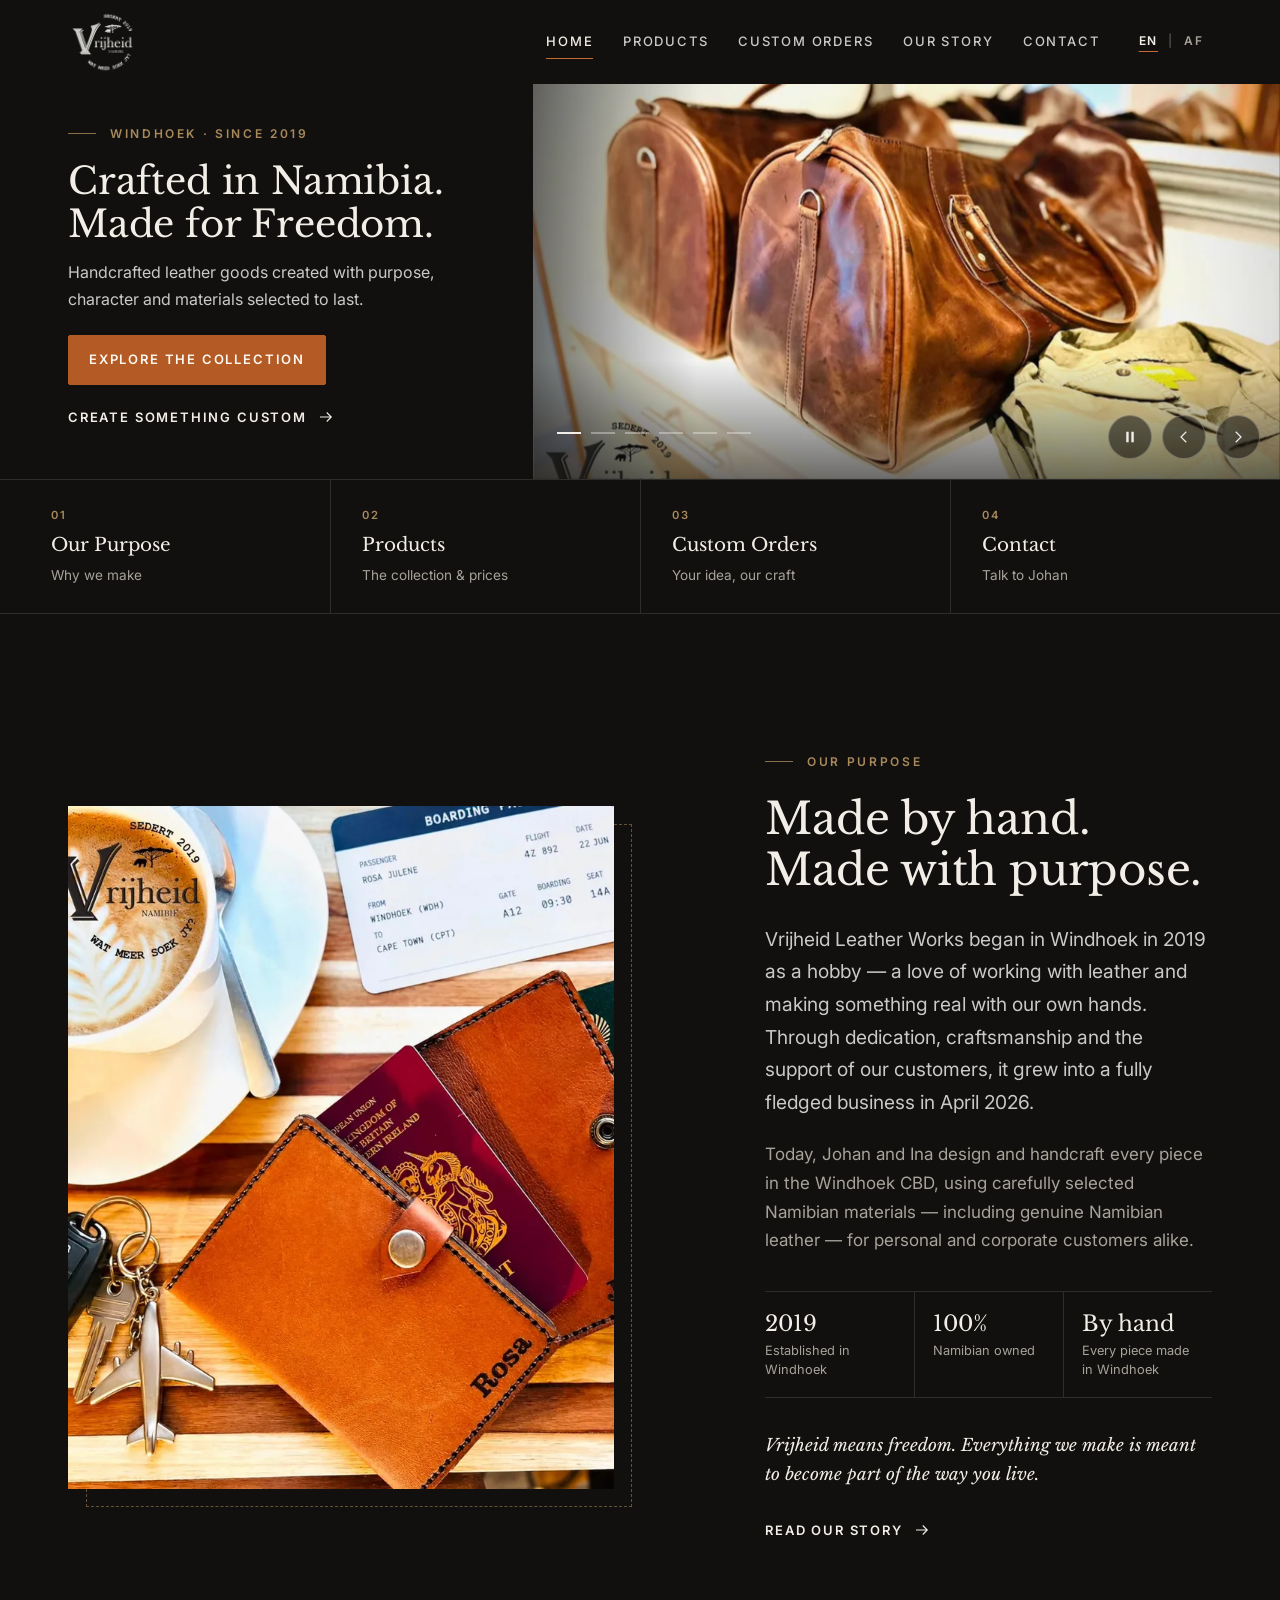
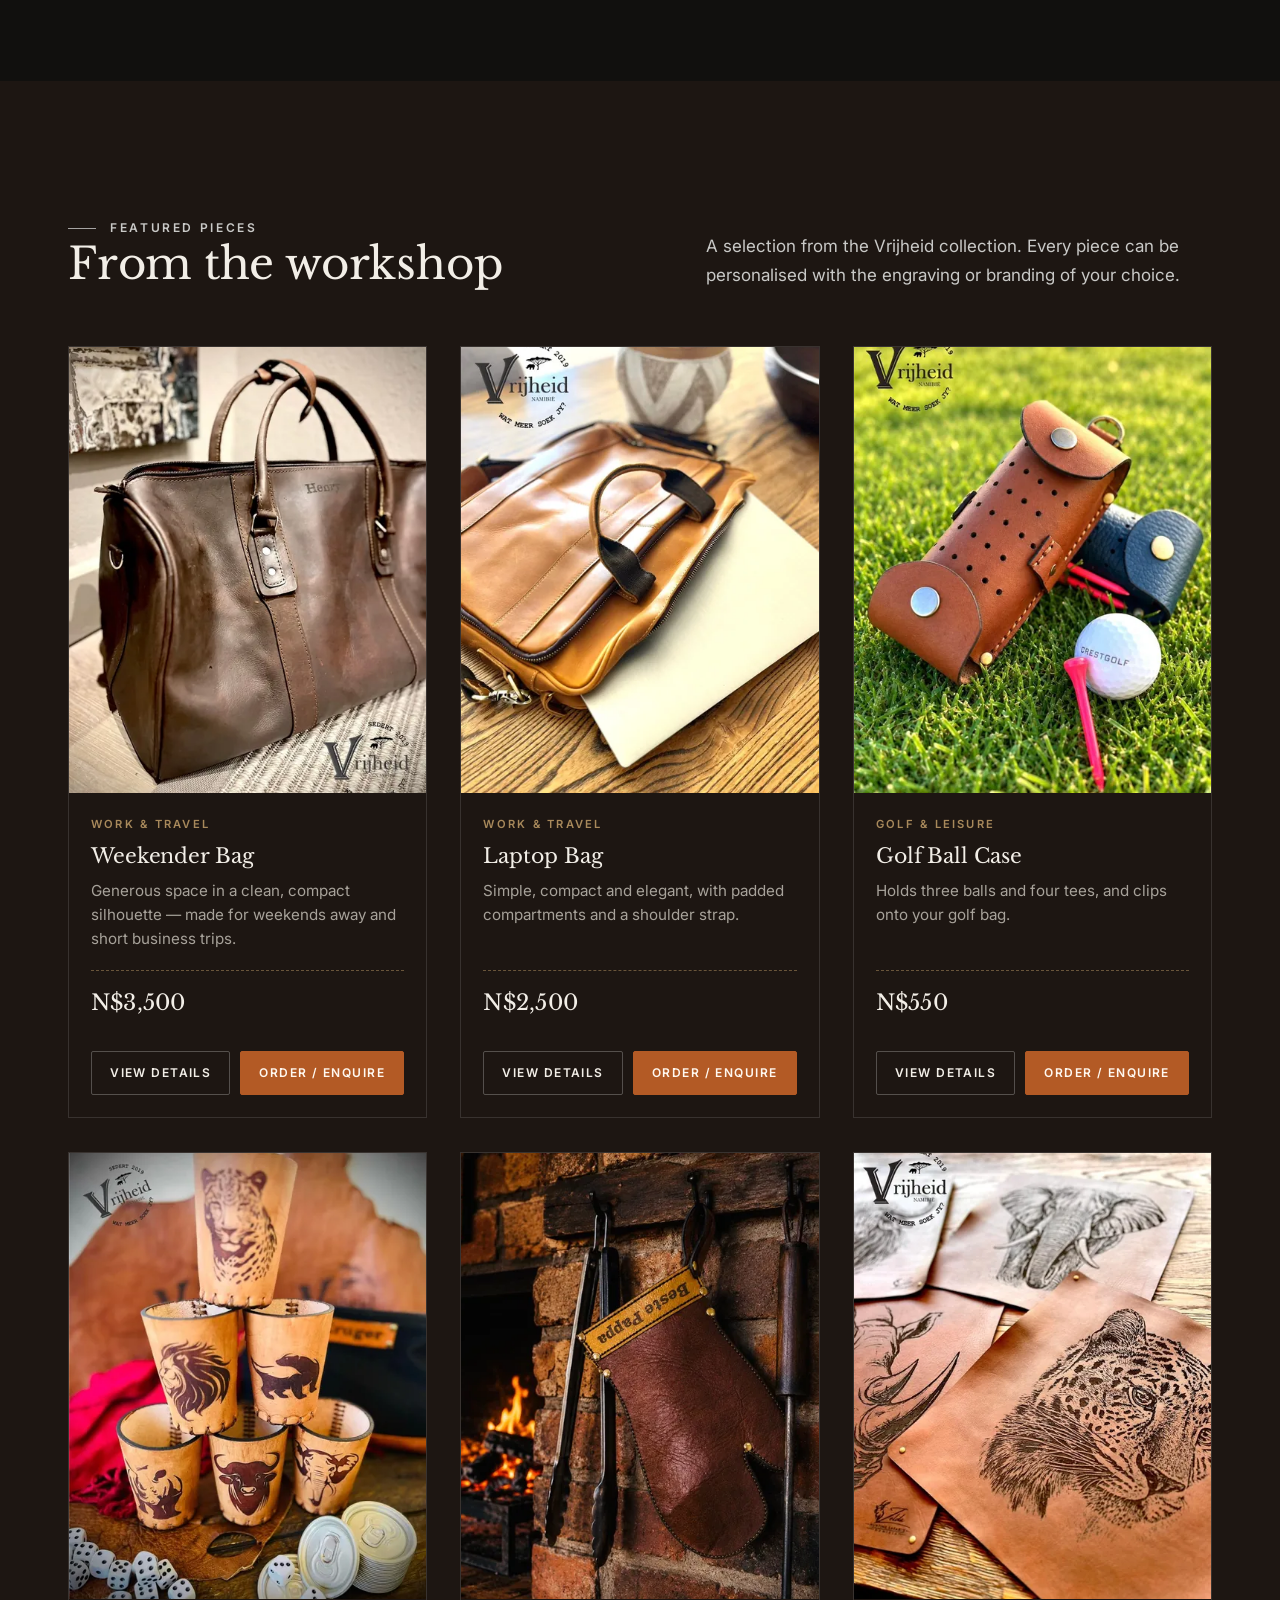
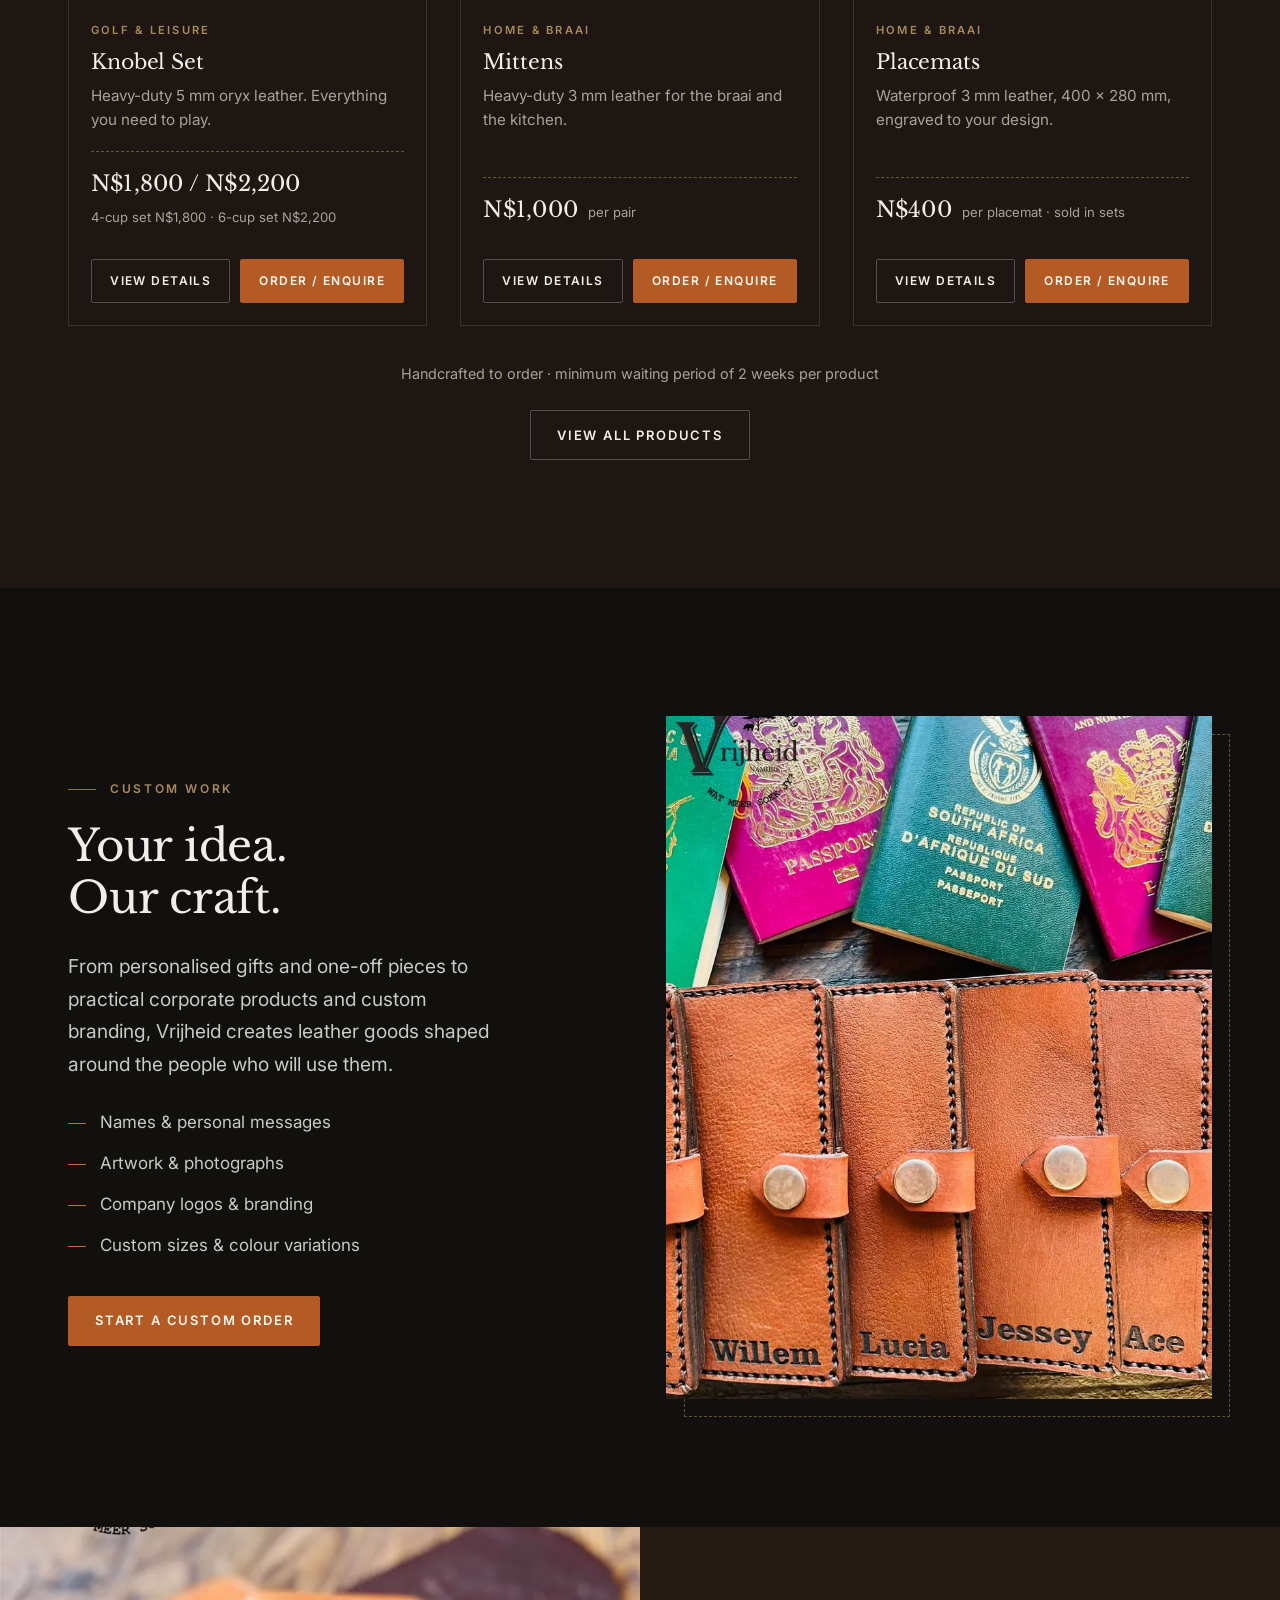
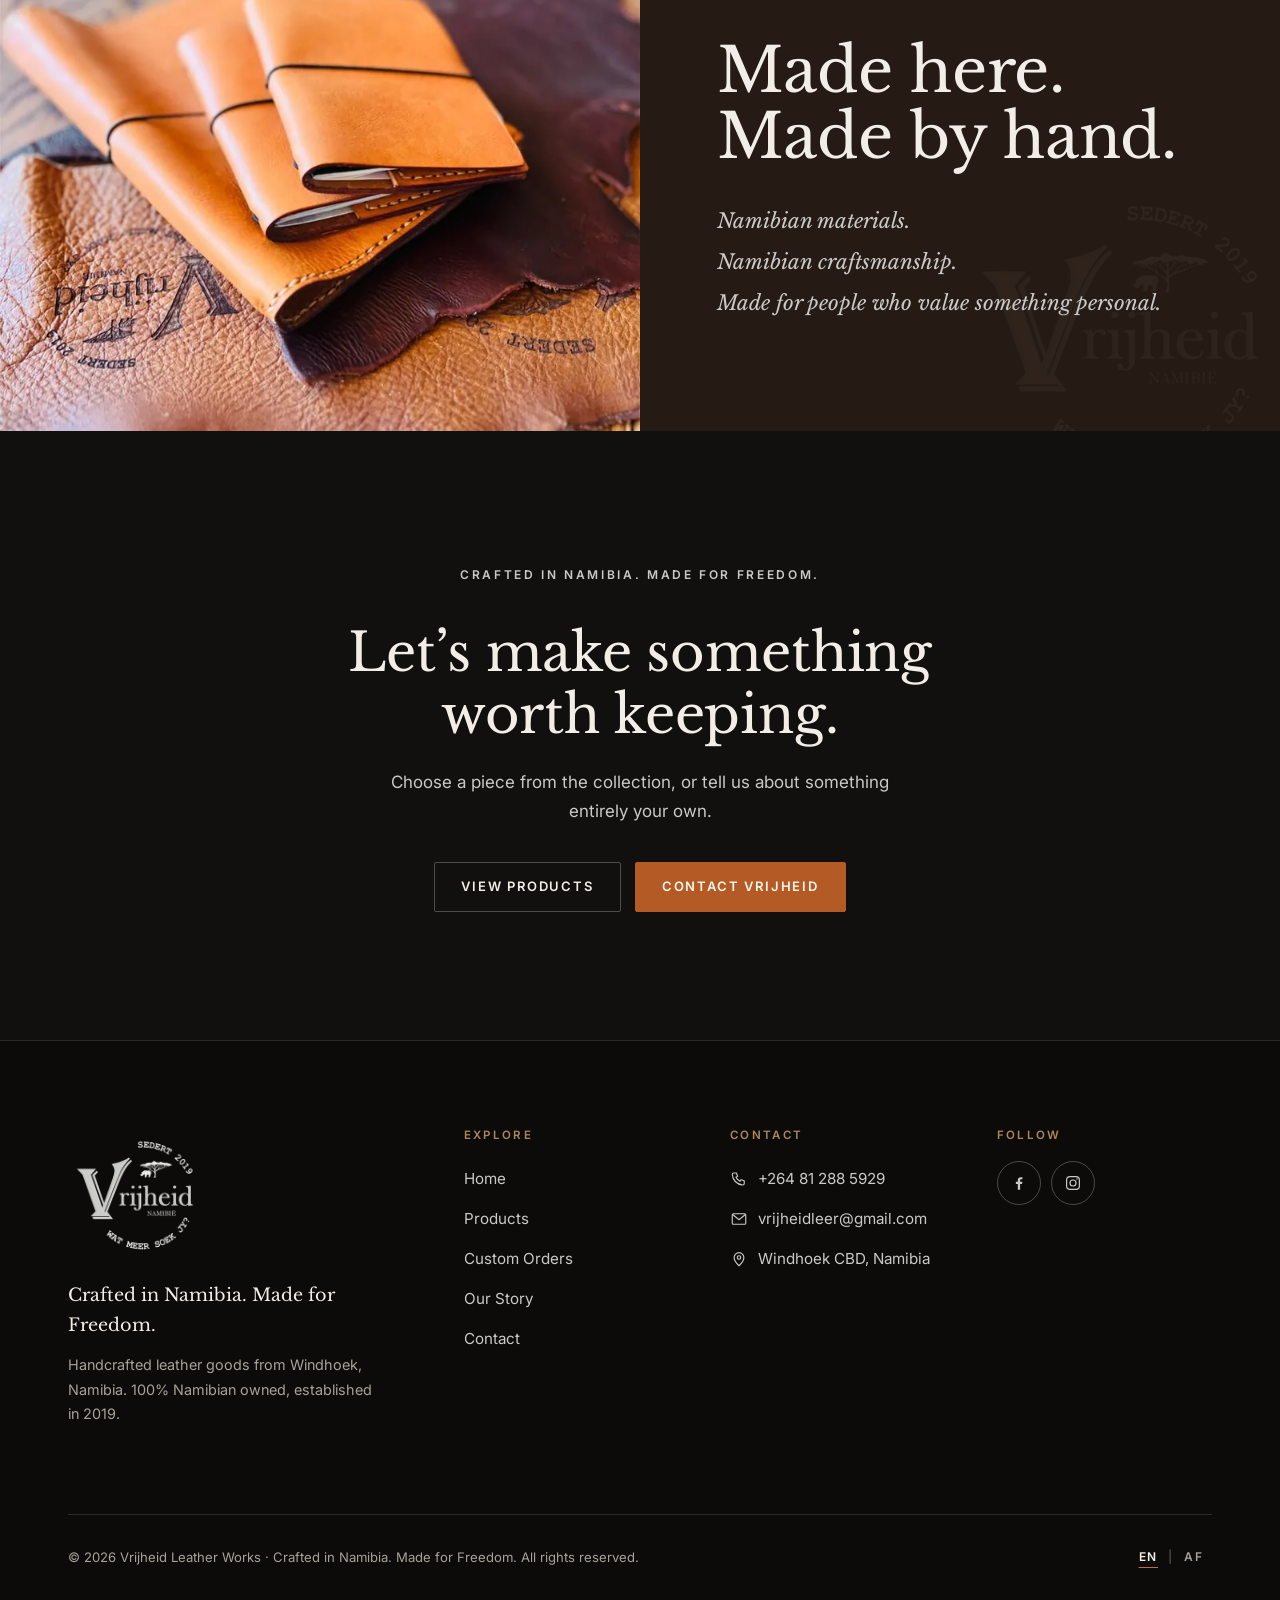
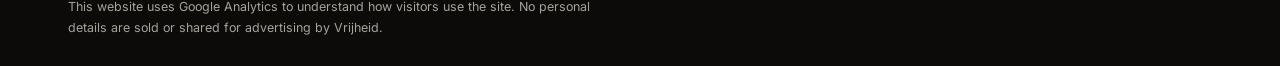
==== commit 22920031: "Add Google Analytics" ====
--- a/index.html
+++ b/index.html
@@ -2,6 +2,14 @@
 <html lang="en" class="no-js">
 <head>
 <meta charset="utf-8">
+<!-- Google tag (gtag.js) — Google Analytics 4 -->
+<script async src="https://www.googletagmanager.com/gtag/js?id=G-CBVJHGR32F"></script>
+<script>
+  window.dataLayer = window.dataLayer || [];
+  function gtag(){dataLayer.push(arguments);}
+  gtag('js', new Date());
+  gtag('config', 'G-CBVJHGR32F');
+</script>
 <meta name="viewport" content="width=device-width, initial-scale=1">
 <title>Vrijheid Leather Works | Handmade Leather Goods · Windhoek, Namibia</title>
 <meta name="description" content="Handcrafted leather goods made in Windhoek from genuine Namibian leather — bags, belts, wallets, braai and home pieces, plus custom and corporate orders. Crafted in Namibia. Made for Freedom.">
@@ -249,6 +257,7 @@
     </div>
     <div class="footer-bottom">
       <p style="margin:0">© <span data-year>2026</span> Vrijheid Leather Works · <span data-i18n="brand.line">Crafted in Namibia. Made for Freedom.</span> <span data-i18n="footer.rights">All rights reserved.</span></p>
+      <p class="footer-privacy" data-i18n="footer.analytics">This website uses Google Analytics to understand how visitors use the site. No personal details are sold or shared for advertising by Vrijheid.</p>
       <div class="lang" role="group" aria-label="Language" data-i18n-attr="aria-label:footer.language">
         <button type="button" data-lang-btn="en" aria-pressed="true" lang="en"><span aria-hidden="true">EN</span><span class="visually-hidden">English</span></button>
         <span class="sep" aria-hidden="true">|</span>
--- a/assets/css/styles.css
+++ b/assets/css/styles.css
@@ -705,3 +705,6 @@
 
 /* close button sits above the scrolling text — give it a solid backing */
 .pmodal__close { background: rgba(17, 16, 14, .92); }
+
+/* analytics notice in footer */
+.footer-privacy { flex-basis: 100%; order: 3; margin: 6px 0 0; font-size: .78rem; color: var(--text-muted); max-width: 70ch; }
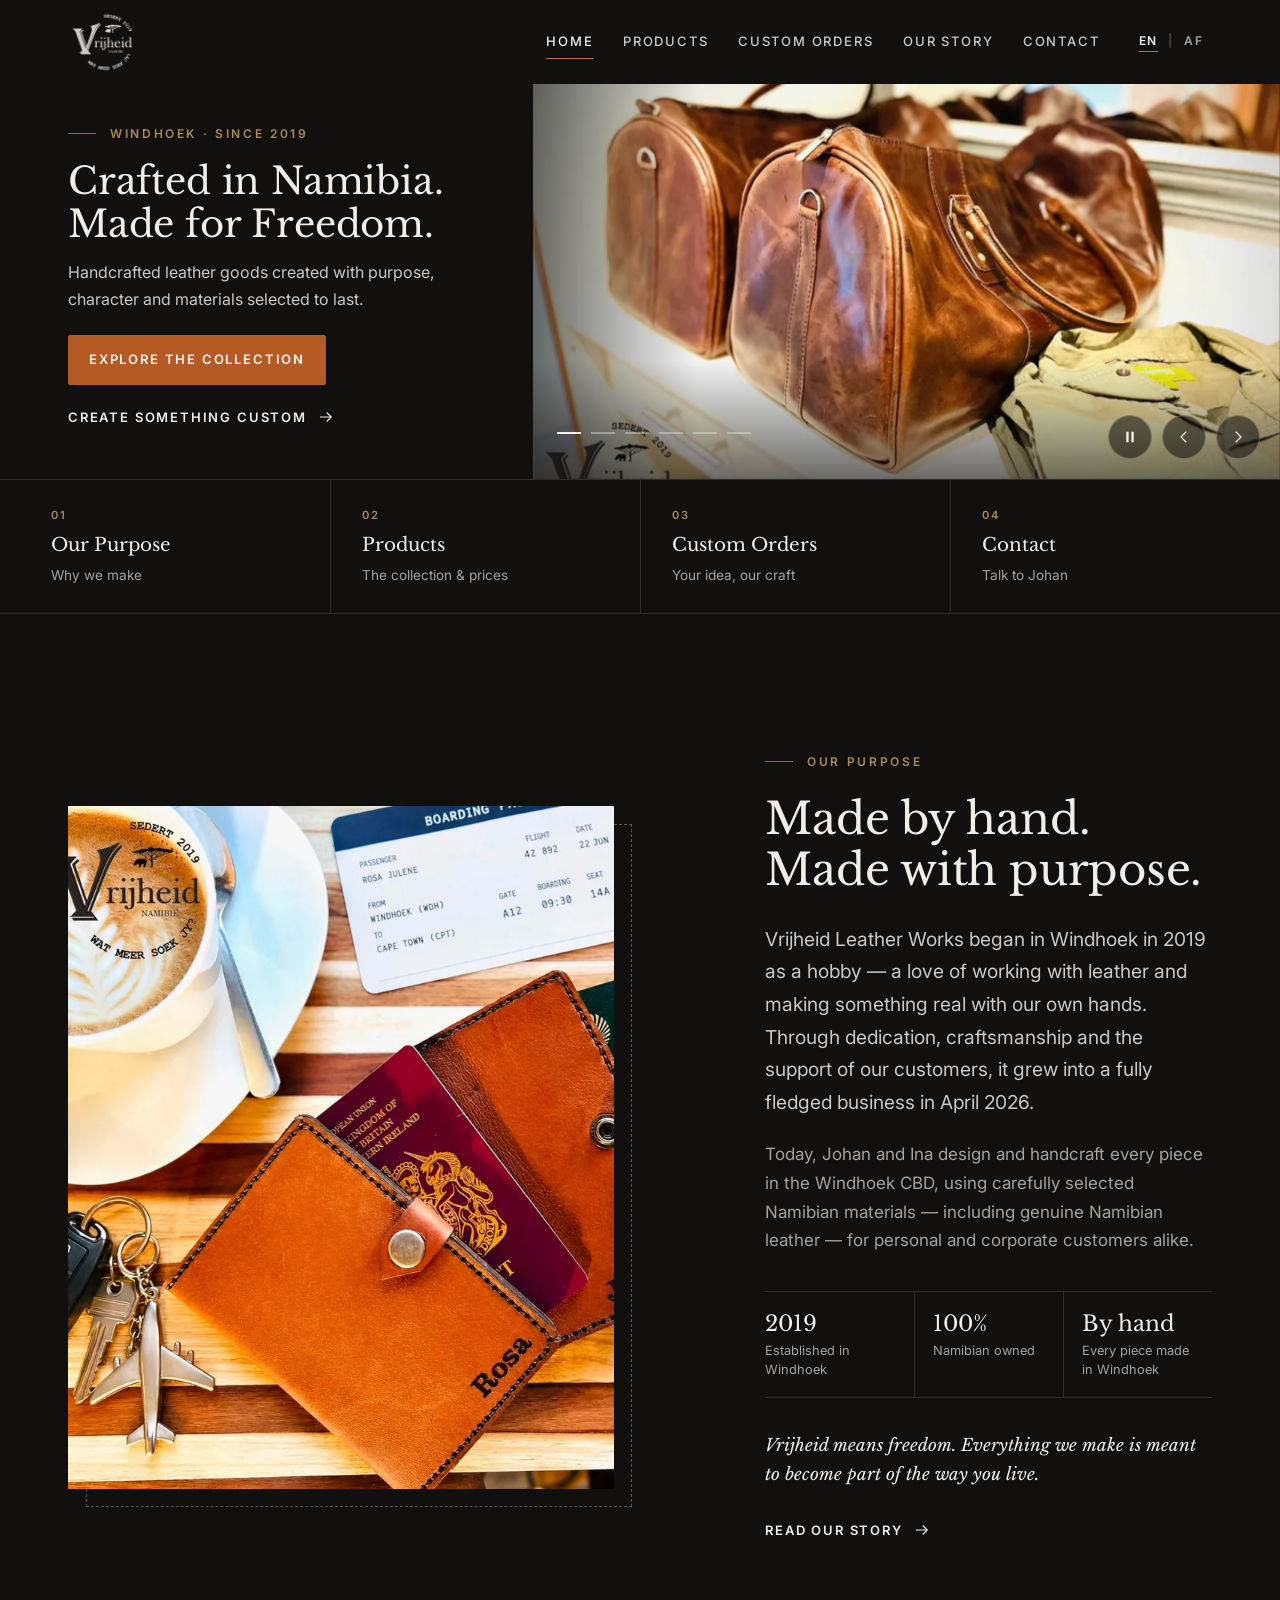
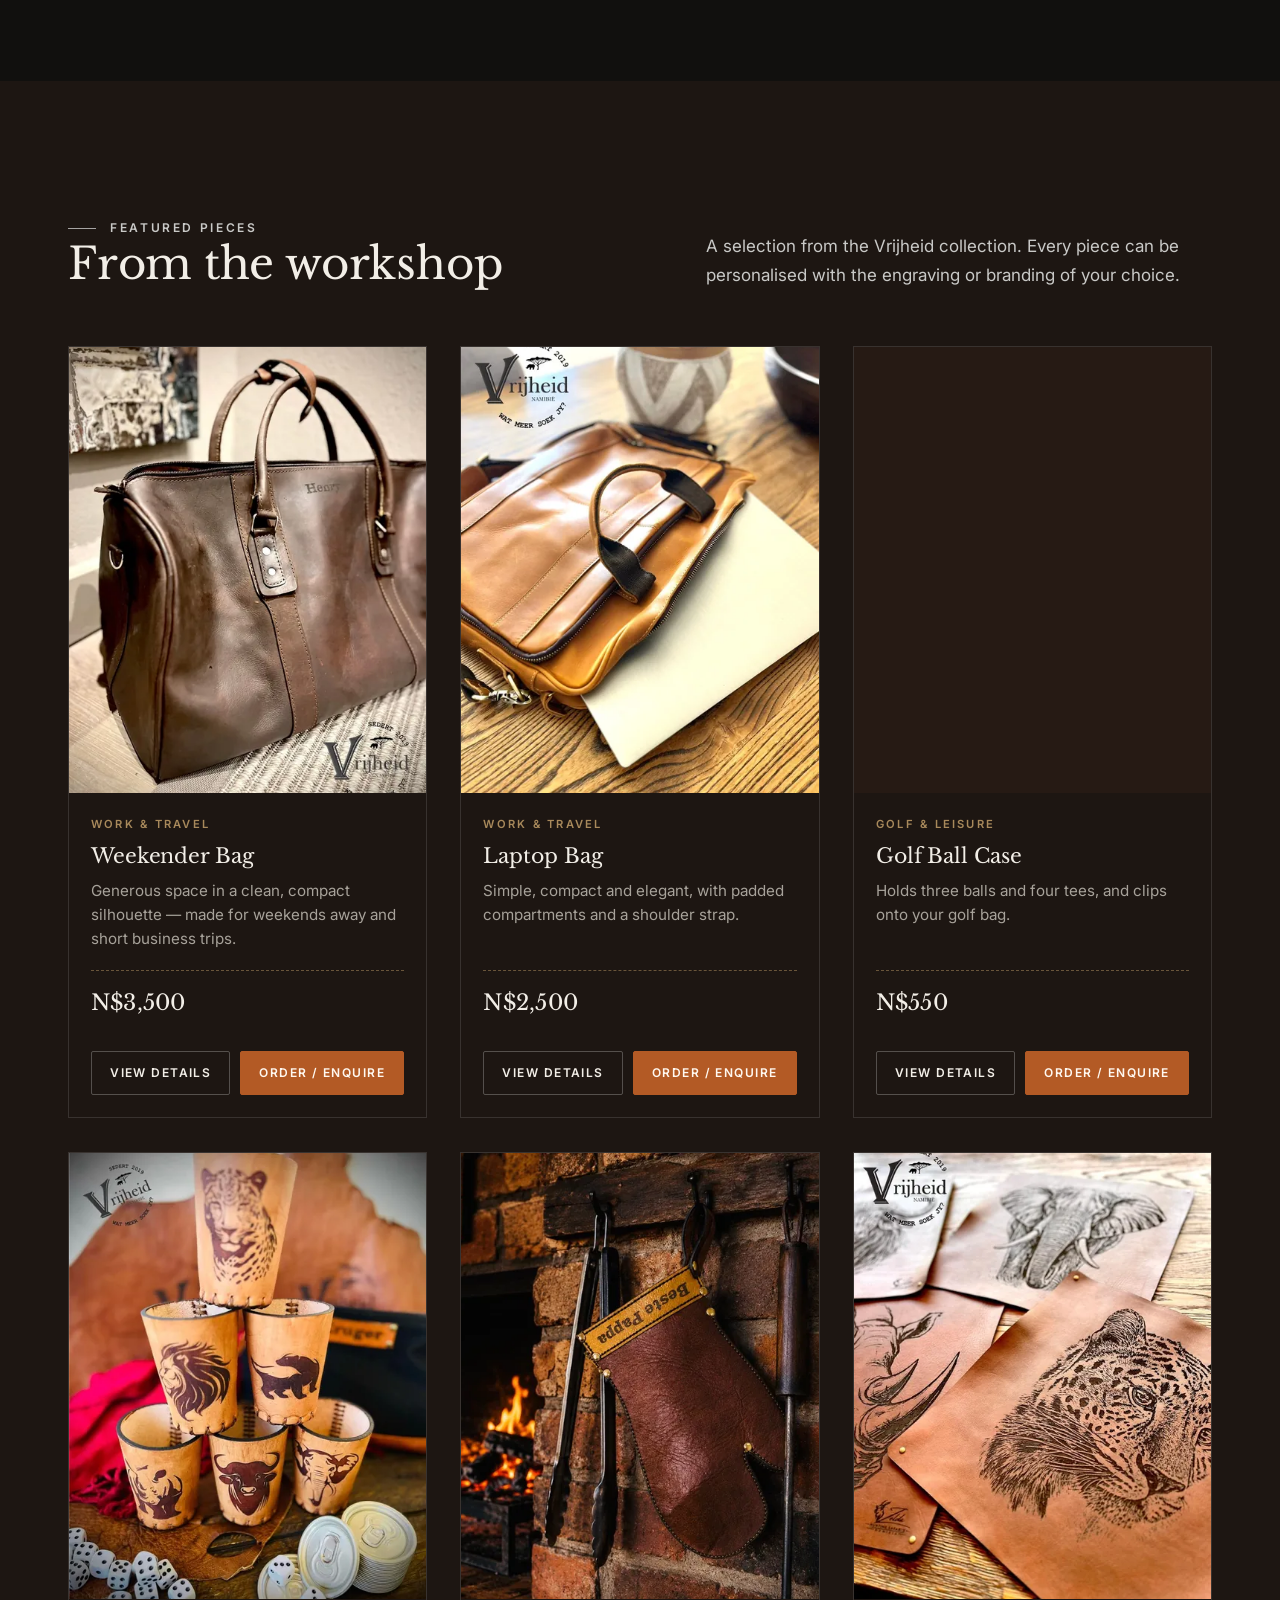
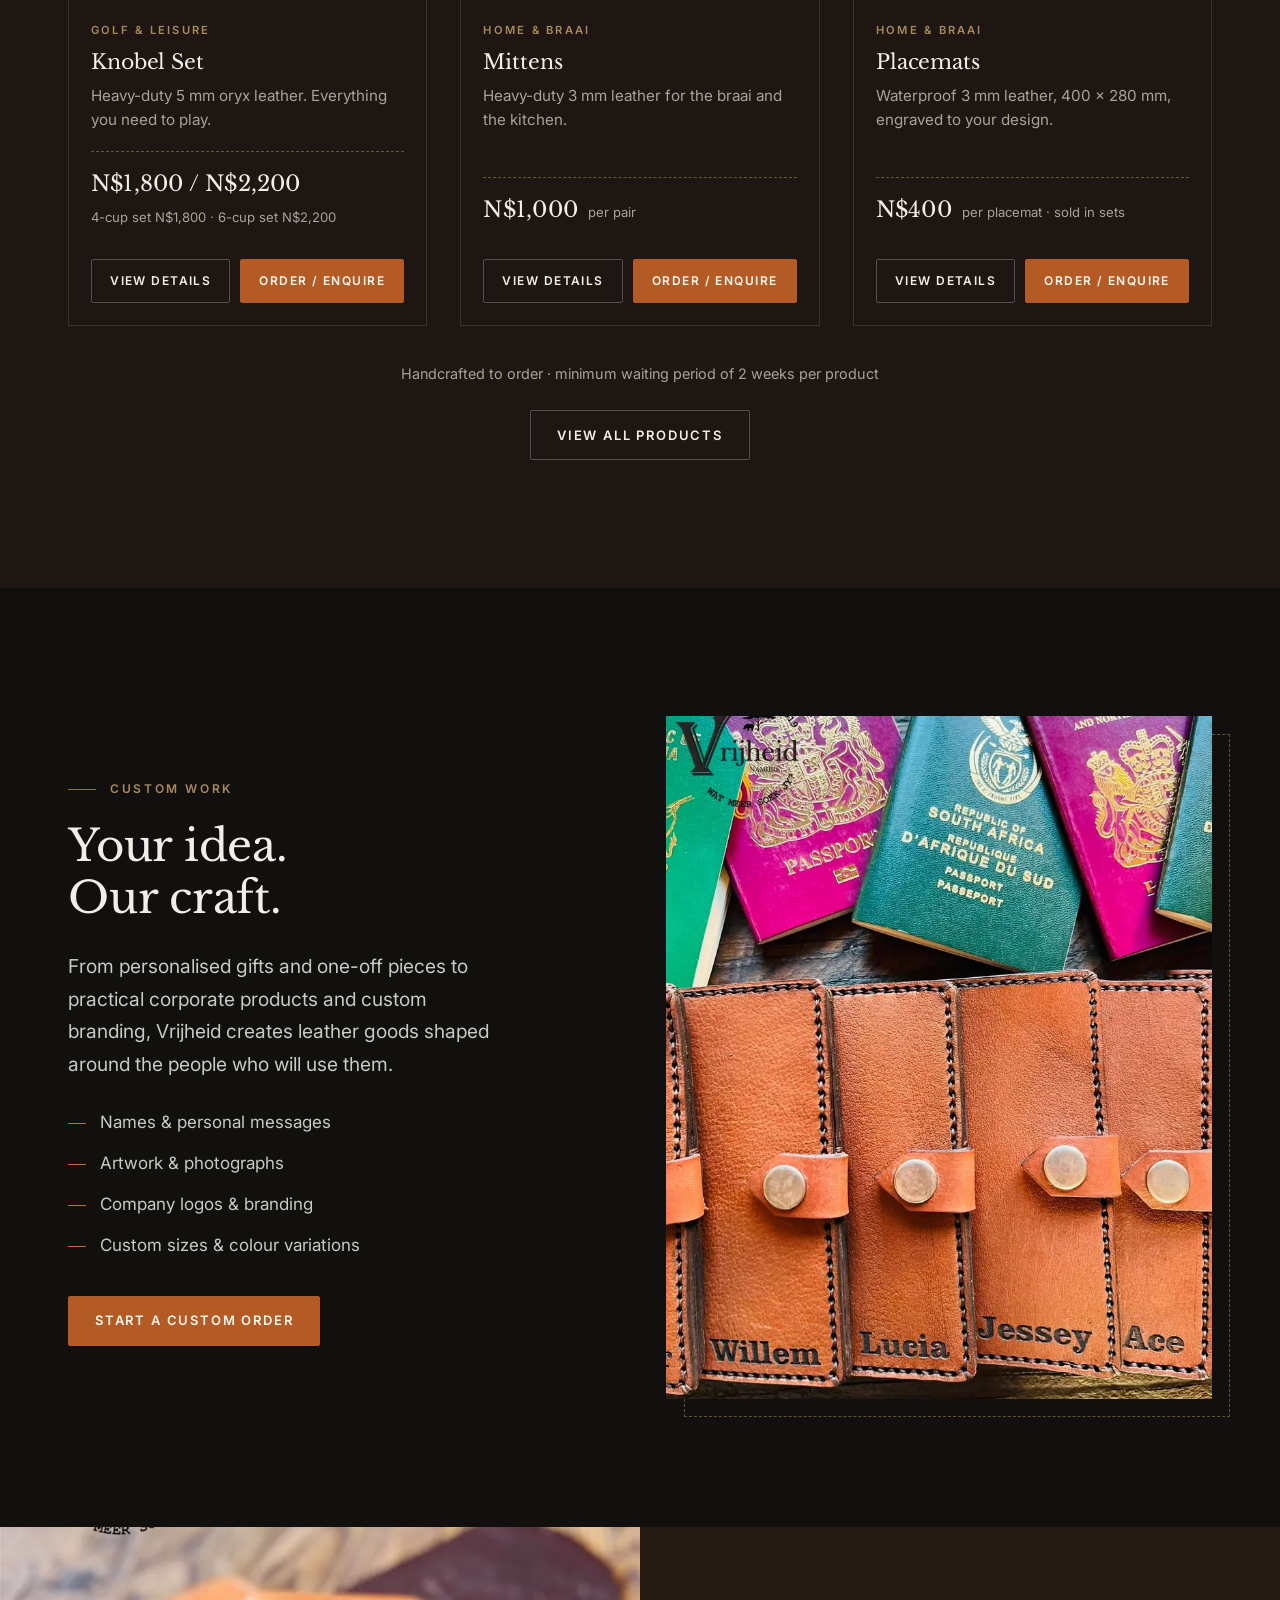
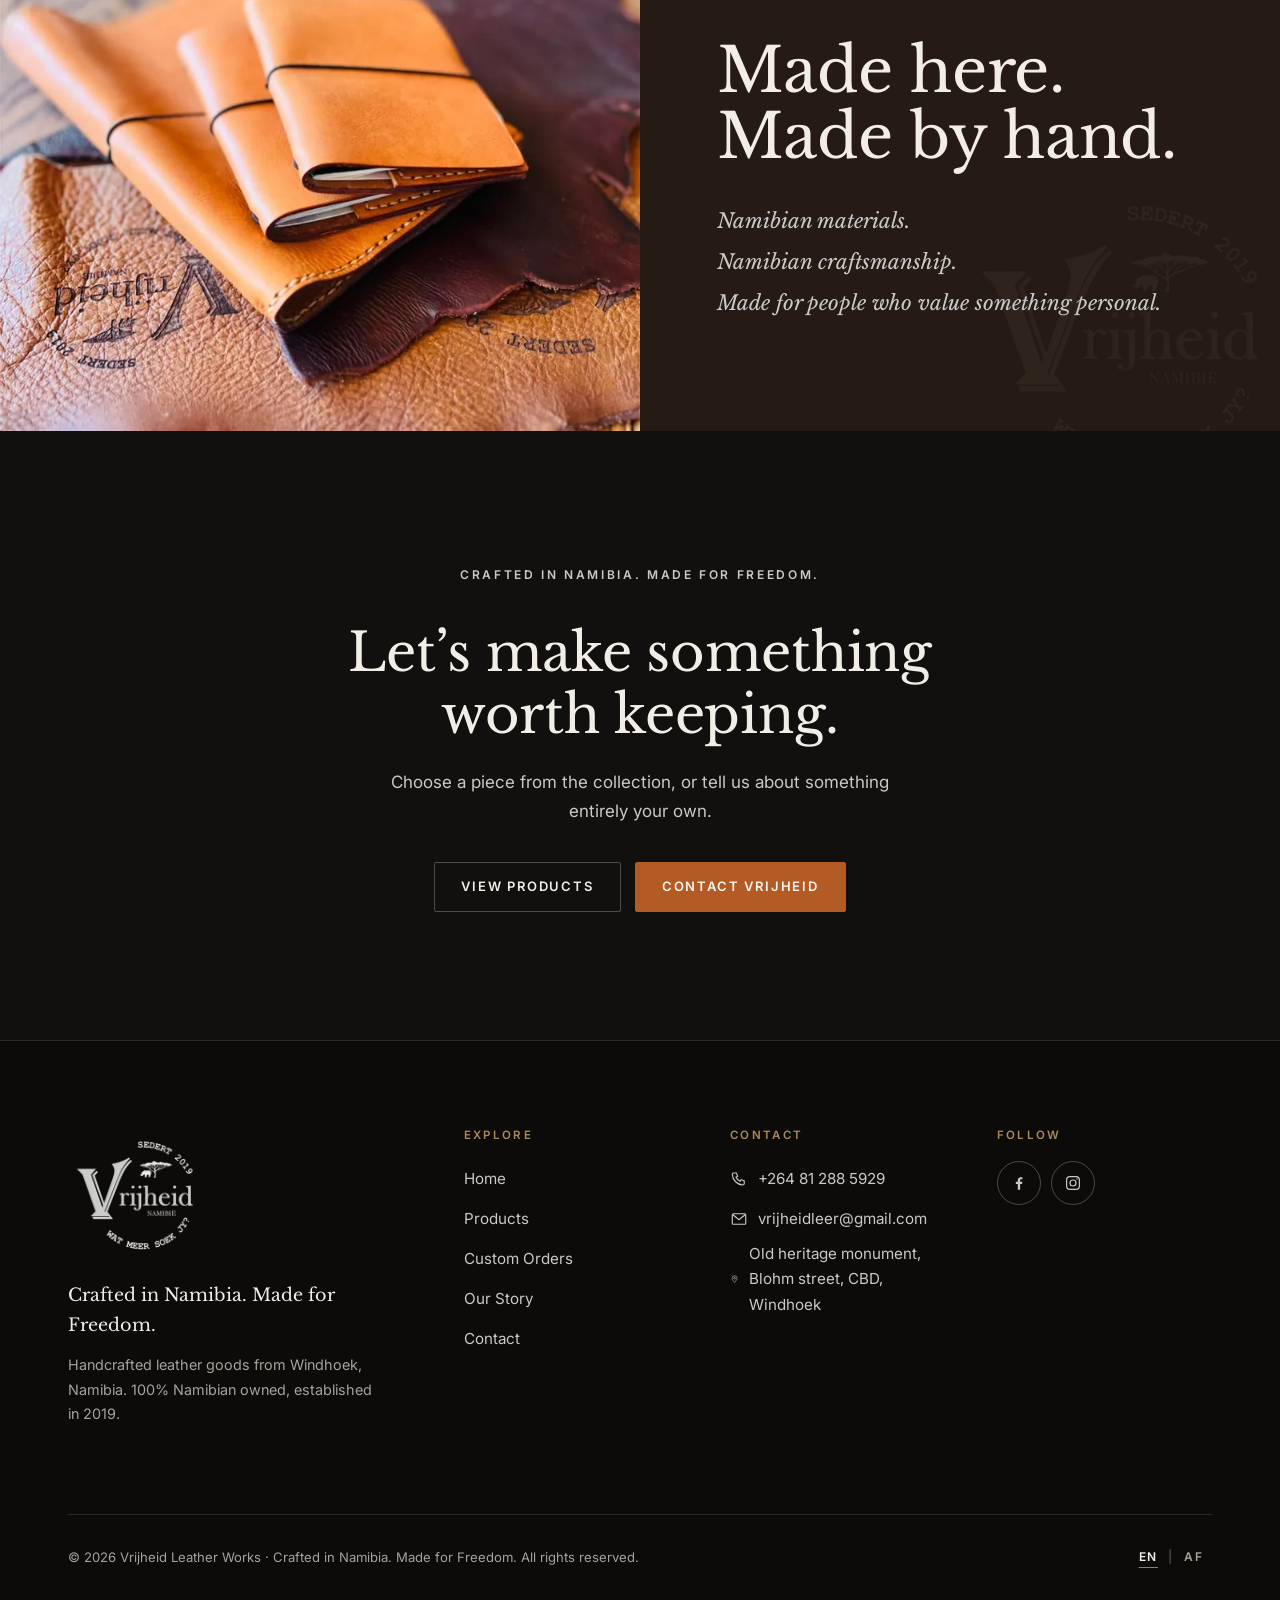
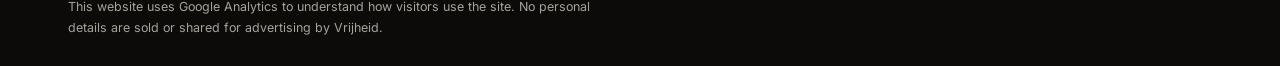
==== commit 4f96da6a: "Update address" ====
--- a/index.html
+++ b/index.html
@@ -63,6 +63,7 @@
   ],
   "address": {
     "@type": "PostalAddress",
+    "streetAddress": "Old heritage monument, Blohm Street, CBD",
     "addressLocality": "Windhoek",
     "addressRegion": "Khomas",
     "addressCountry": "NA"
@@ -246,7 +247,7 @@
           <ul>
             <li><a href="tel:+264812885929"><svg viewBox="0 0 24 24" width="18" height="18" fill="none" stroke="currentColor" stroke-width="1.5" aria-hidden="true" focusable="false"><path d="M5 4h3.5l1.7 4.3-2.2 1.4a11 11 0 005.3 5.3l1.4-2.2L19 14.5V18a2 2 0 01-2 2A15 15 0 013 6a2 2 0 012-2z"/></svg><span>+264 81 288 5929</span></a></li>
             <li><a href="mailto:vrijheidleer@gmail.com"><svg viewBox="0 0 24 24" width="18" height="18" fill="none" stroke="currentColor" stroke-width="1.5" aria-hidden="true" focusable="false"><rect x="3" y="5" width="18" height="14" rx="1.5"/><path d="M3.5 6l8.5 7 8.5-7"/></svg><span>vrijheidleer@gmail.com</span></a></li>
-            <li><span style="display:inline-flex;gap:10px;align-items:center;min-height:36px;color:var(--text-soft)"><svg viewBox="0 0 24 24" width="18" height="18" fill="none" stroke="currentColor" stroke-width="1.5" aria-hidden="true" focusable="false"><path d="M12 21s-6.5-6.1-6.5-11a6.5 6.5 0 0113 0c0 4.9-6.5 11-6.5 11z"/><circle cx="12" cy="10" r="2.3"/></svg><span data-i18n="contact.location">Windhoek CBD, Namibia</span></span></li>
+            <li><span style="display:inline-flex;gap:10px;align-items:center;min-height:36px;color:var(--text-soft)"><svg viewBox="0 0 24 24" width="18" height="18" fill="none" stroke="currentColor" stroke-width="1.5" aria-hidden="true" focusable="false"><path d="M12 21s-6.5-6.1-6.5-11a6.5 6.5 0 0113 0c0 4.9-6.5 11-6.5 11z"/><circle cx="12" cy="10" r="2.3"/></svg><span data-i18n="contact.location">Old heritage monument, Blohm street, CBD, Windhoek</span></span></li>
           </ul>
         </address>
       </div>
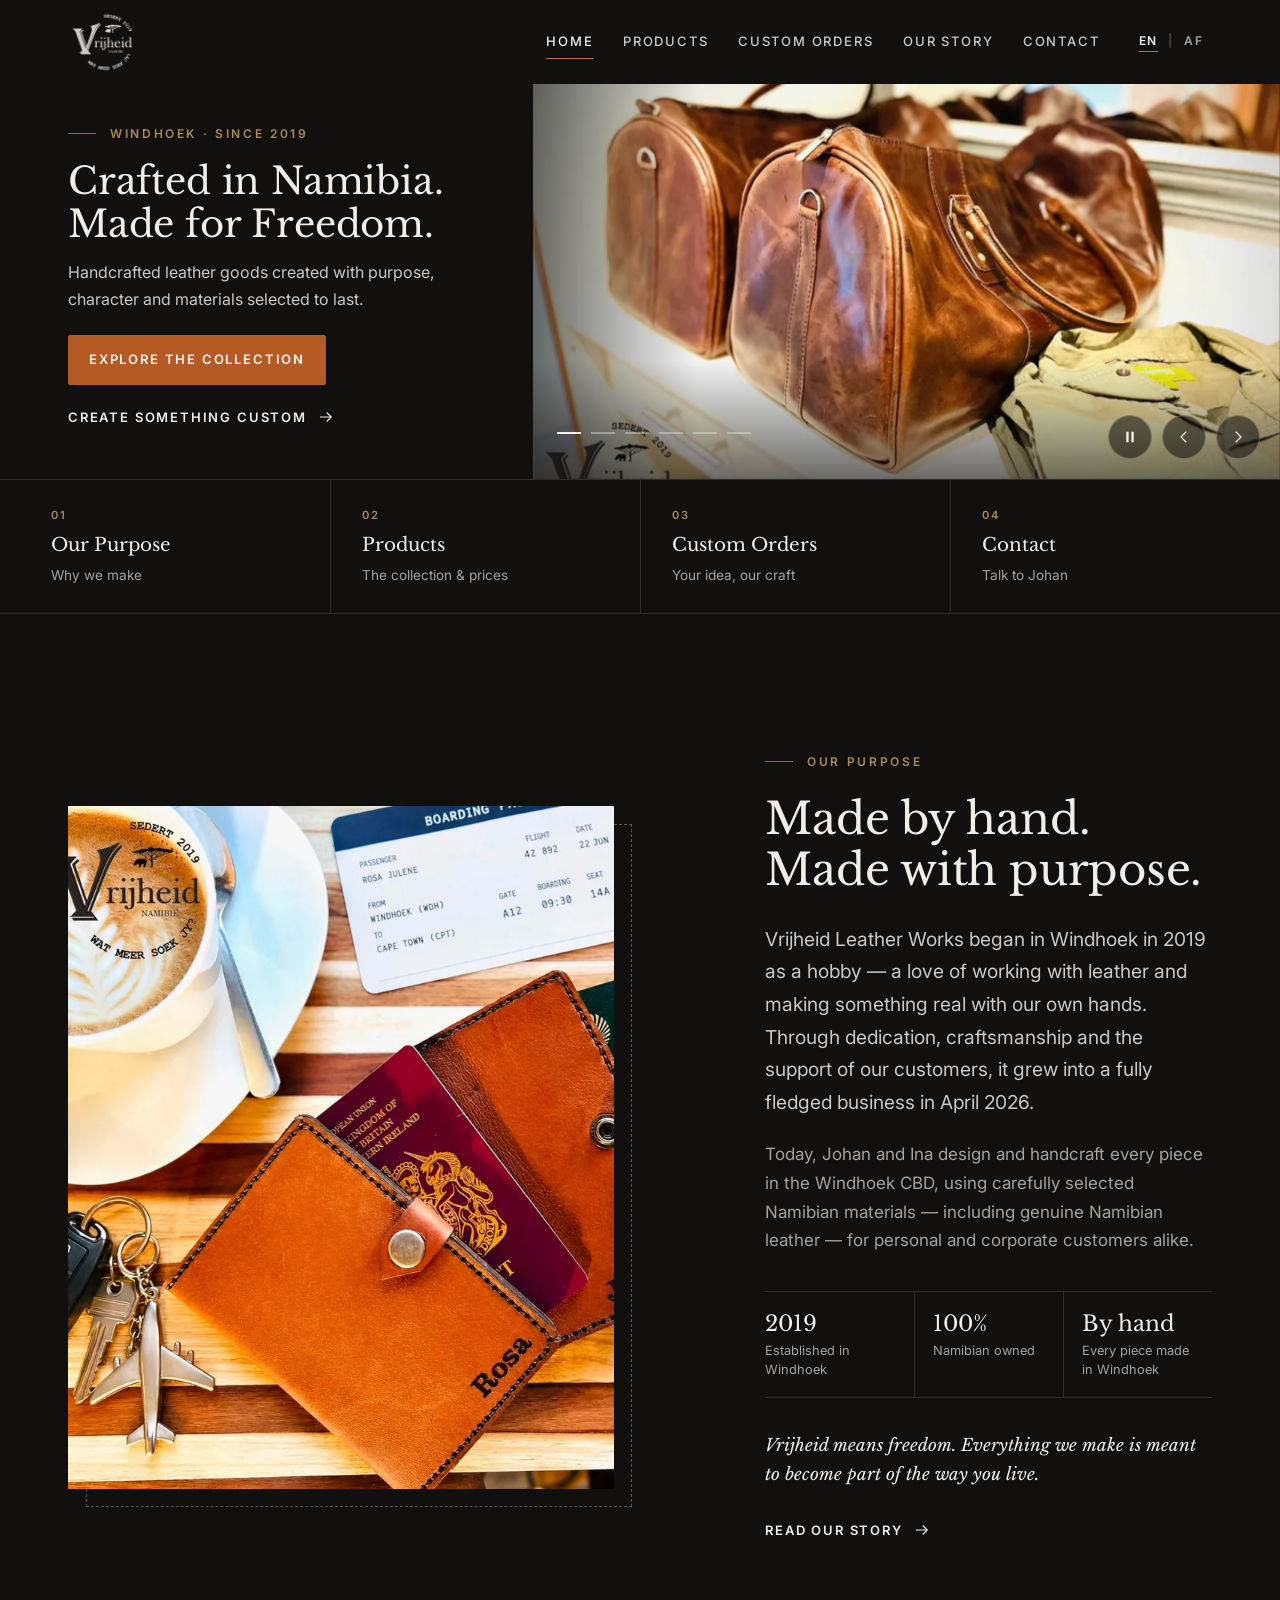
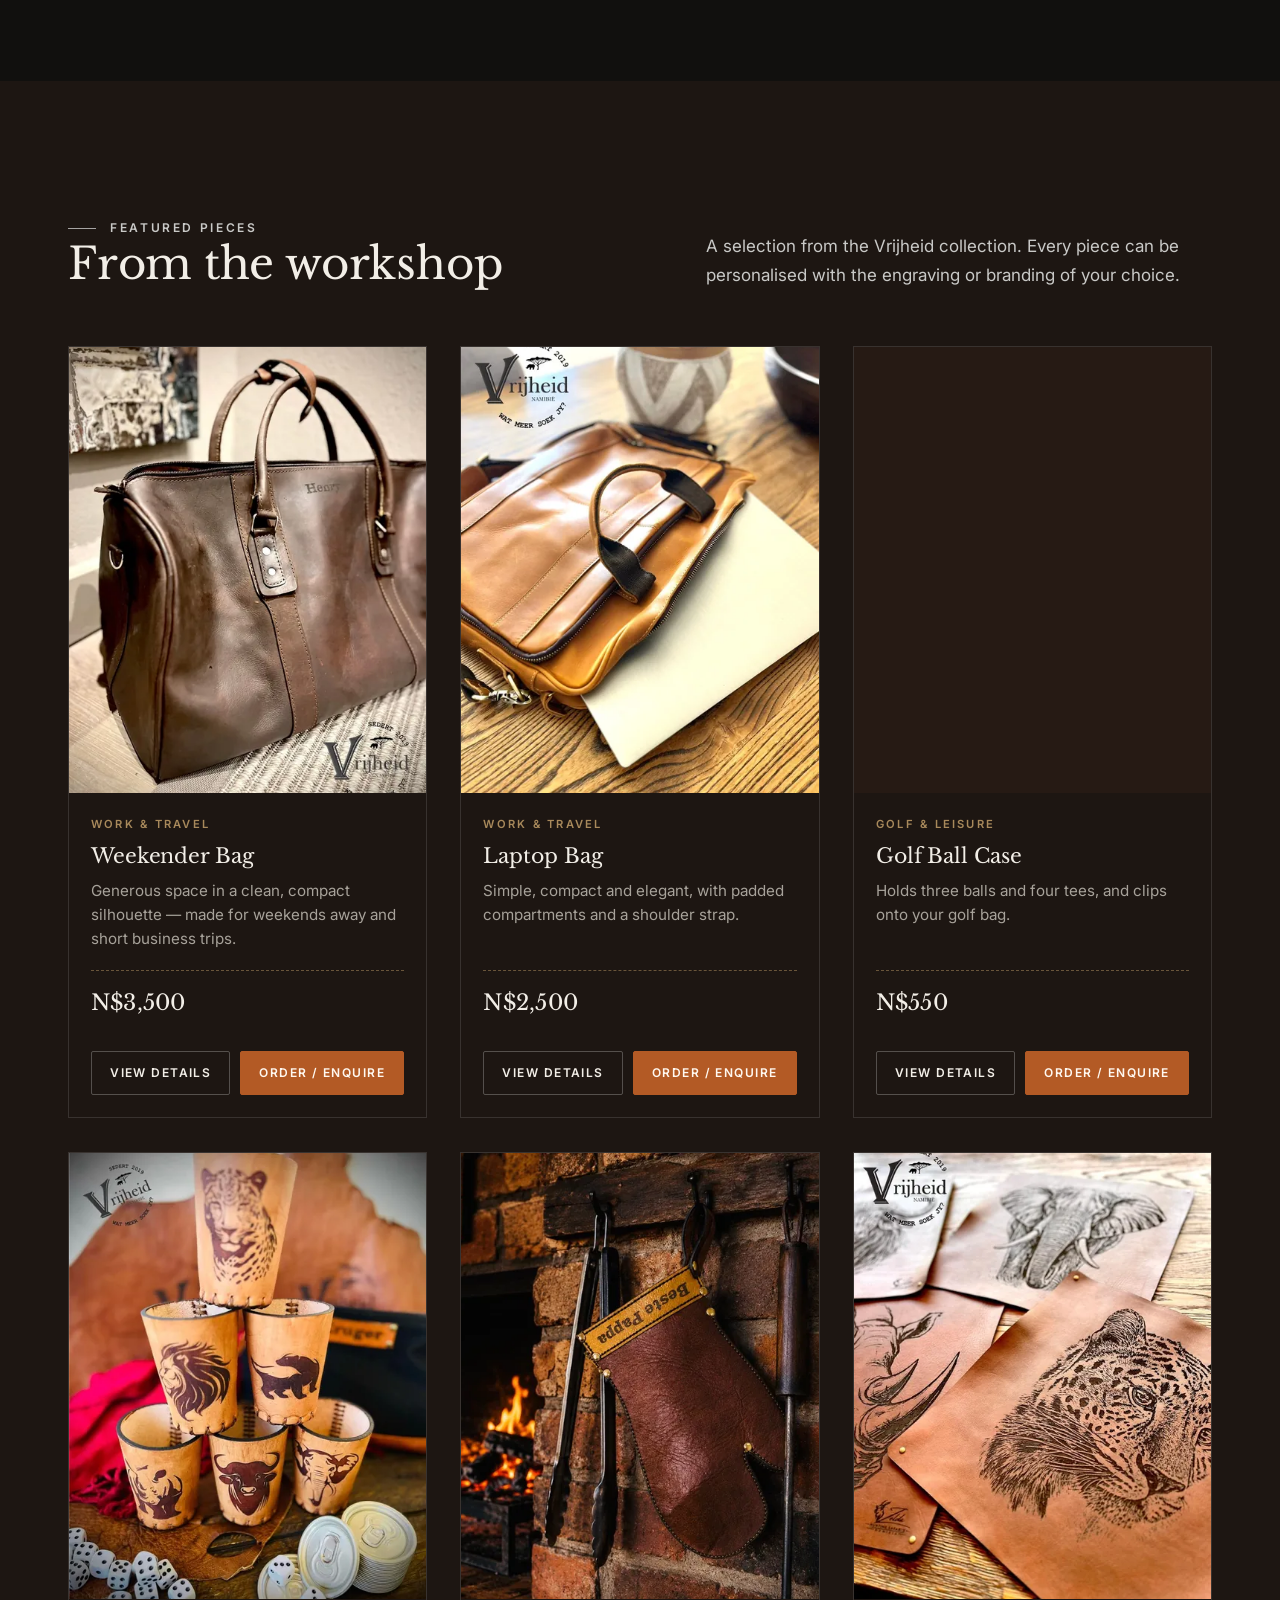
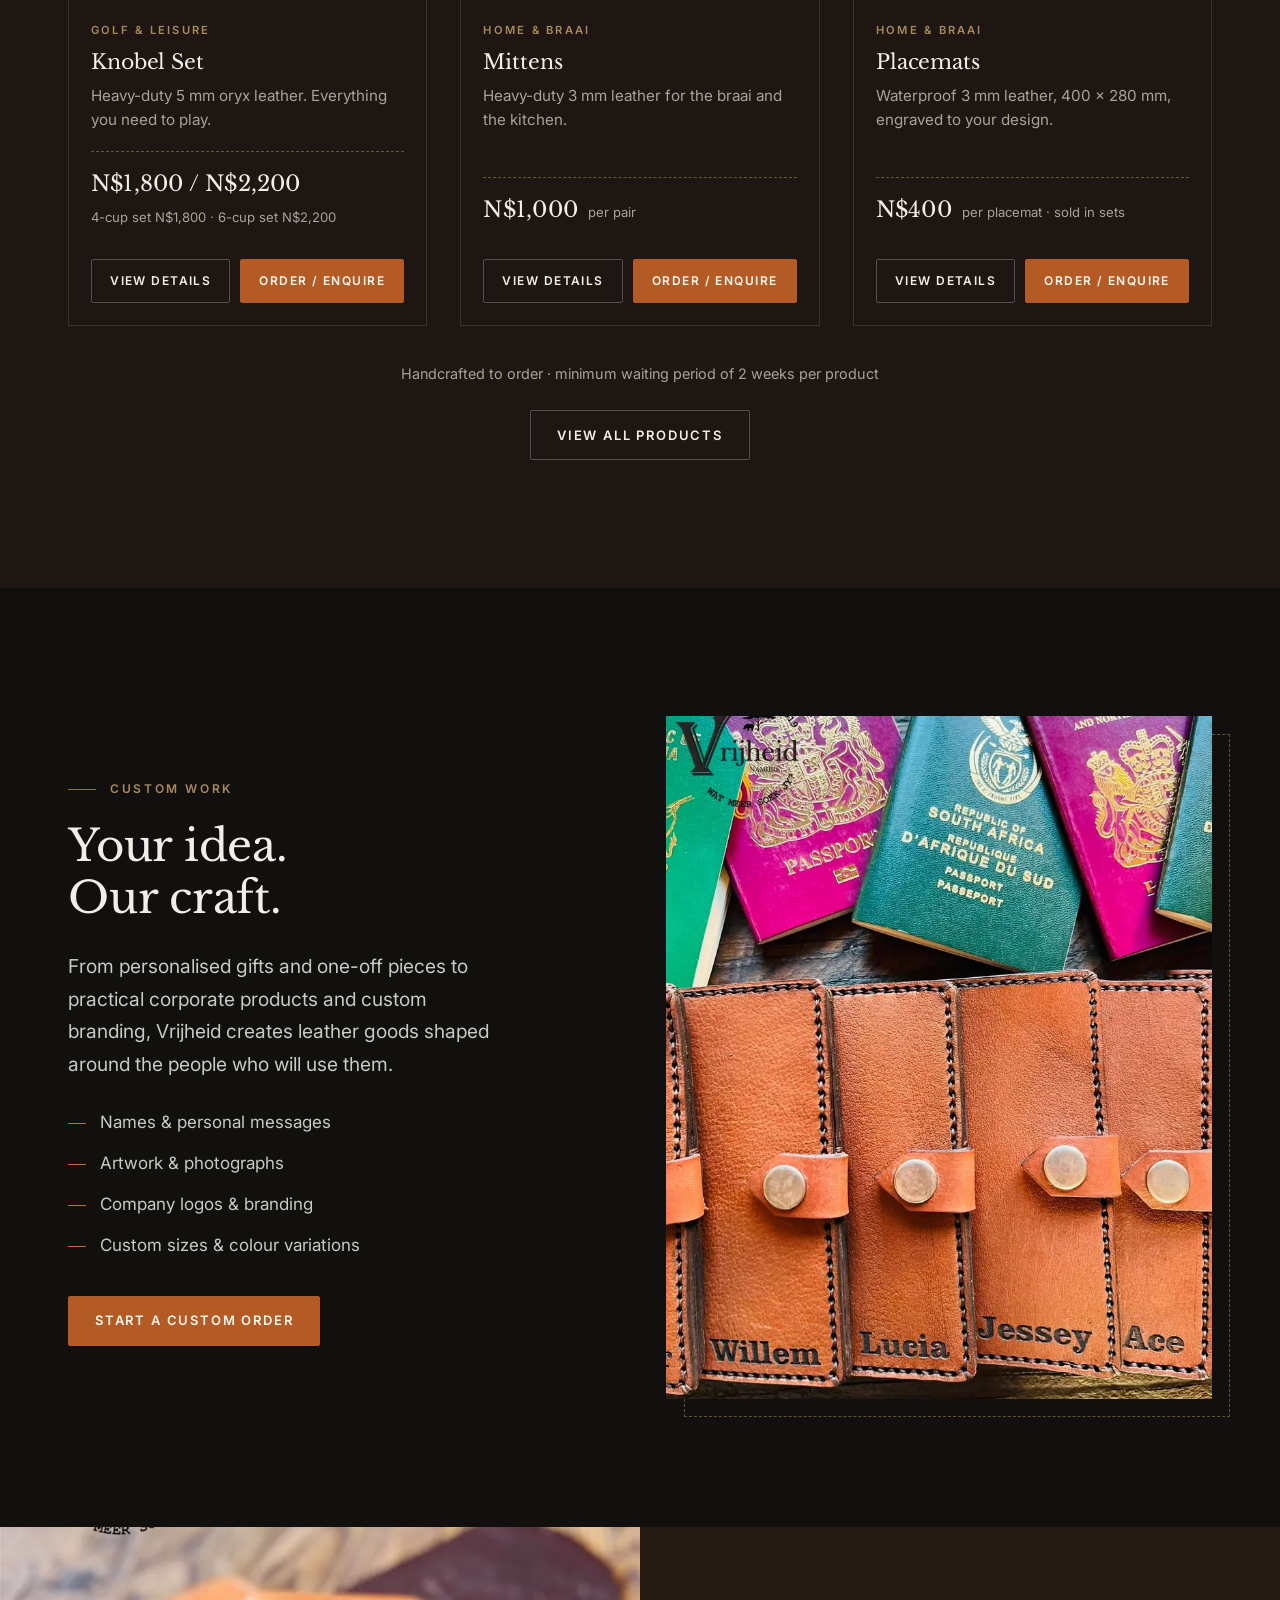
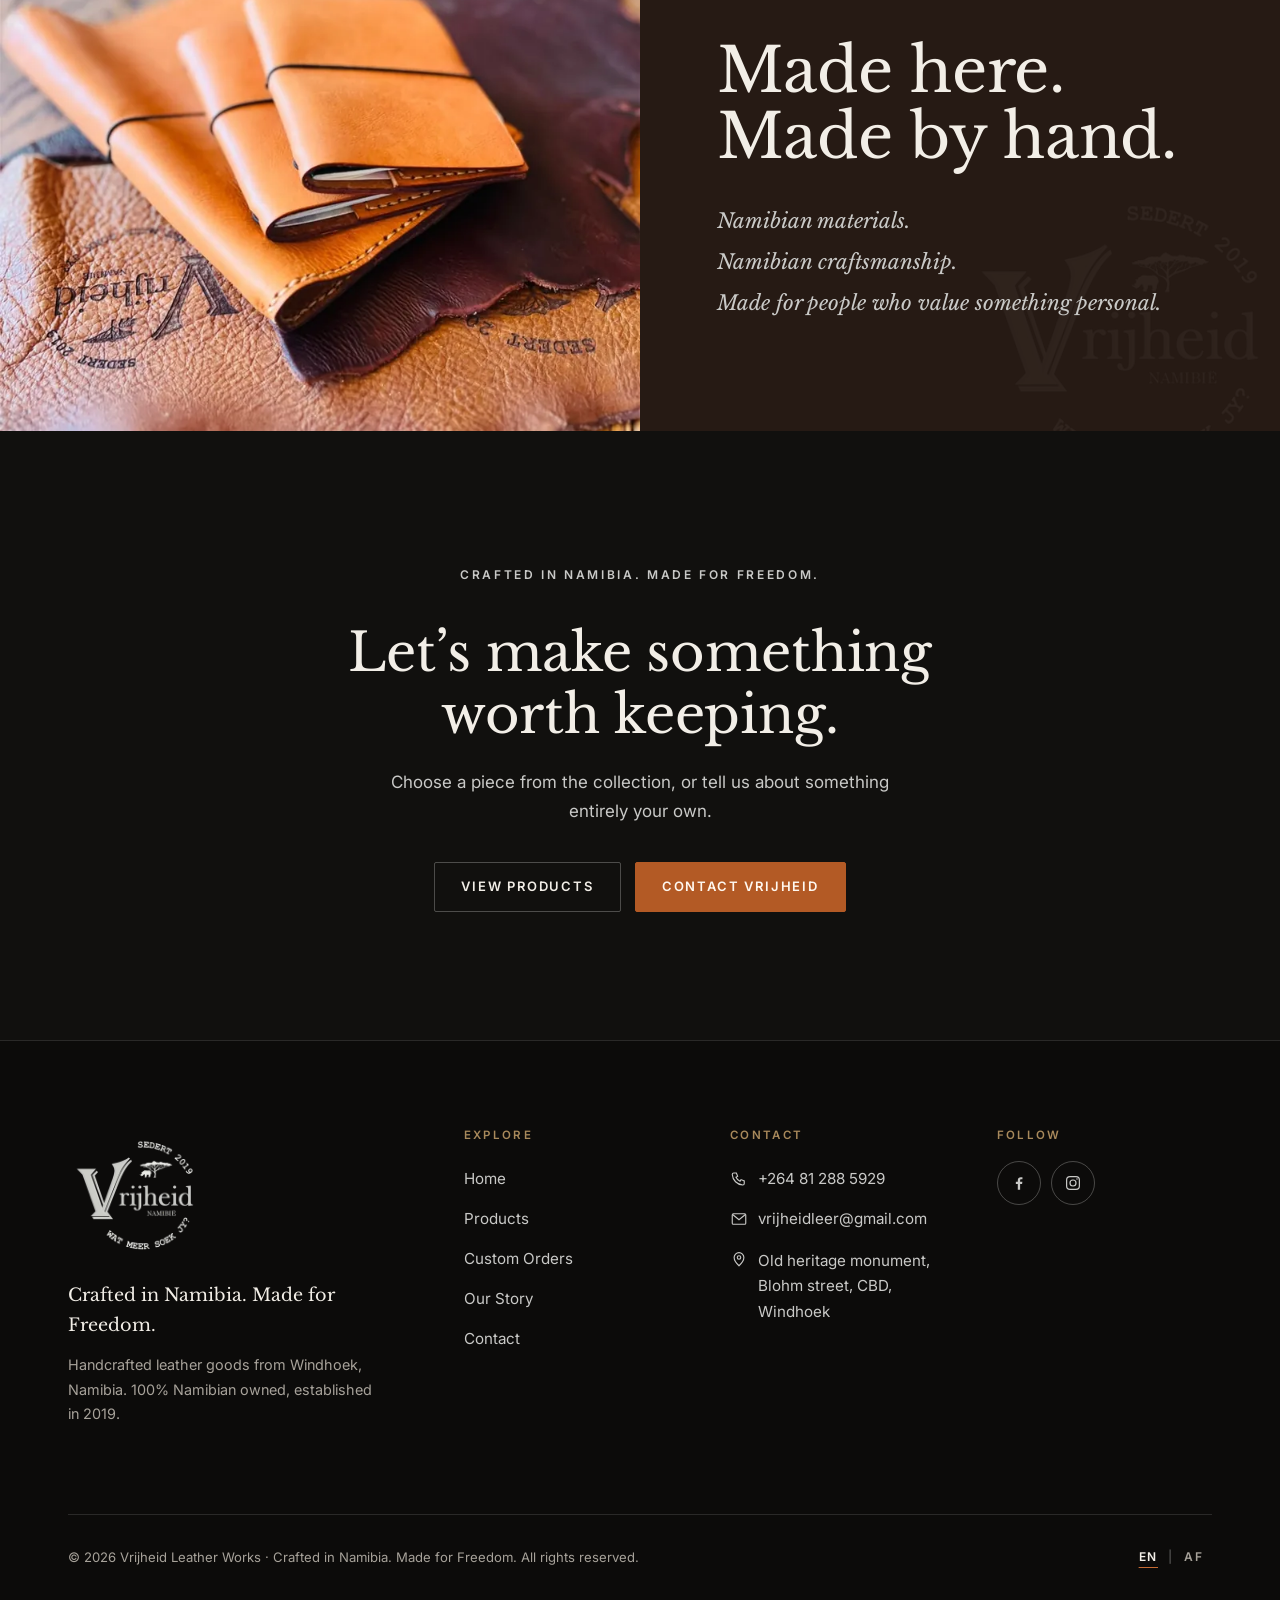
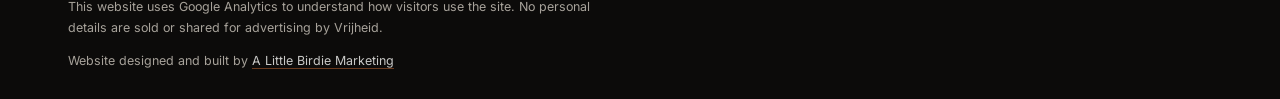
==== commit 677fbcd5: "Address update and designer credit" ====
--- a/index.html
+++ b/index.html
@@ -247,7 +247,7 @@
           <ul>
             <li><a href="tel:+264812885929"><svg viewBox="0 0 24 24" width="18" height="18" fill="none" stroke="currentColor" stroke-width="1.5" aria-hidden="true" focusable="false"><path d="M5 4h3.5l1.7 4.3-2.2 1.4a11 11 0 005.3 5.3l1.4-2.2L19 14.5V18a2 2 0 01-2 2A15 15 0 013 6a2 2 0 012-2z"/></svg><span>+264 81 288 5929</span></a></li>
             <li><a href="mailto:vrijheidleer@gmail.com"><svg viewBox="0 0 24 24" width="18" height="18" fill="none" stroke="currentColor" stroke-width="1.5" aria-hidden="true" focusable="false"><rect x="3" y="5" width="18" height="14" rx="1.5"/><path d="M3.5 6l8.5 7 8.5-7"/></svg><span>vrijheidleer@gmail.com</span></a></li>
-            <li><span style="display:inline-flex;gap:10px;align-items:center;min-height:36px;color:var(--text-soft)"><svg viewBox="0 0 24 24" width="18" height="18" fill="none" stroke="currentColor" stroke-width="1.5" aria-hidden="true" focusable="false"><path d="M12 21s-6.5-6.1-6.5-11a6.5 6.5 0 0113 0c0 4.9-6.5 11-6.5 11z"/><circle cx="12" cy="10" r="2.3"/></svg><span data-i18n="contact.location">Old heritage monument, Blohm street, CBD, Windhoek</span></span></li>
+            <li><span class="footer-address" style="display:inline-flex;gap:10px;align-items:flex-start;padding-top:7px;color:var(--text-soft)"><svg viewBox="0 0 24 24" width="18" height="18" fill="none" stroke="currentColor" stroke-width="1.5" aria-hidden="true" focusable="false"><path d="M12 21s-6.5-6.1-6.5-11a6.5 6.5 0 0113 0c0 4.9-6.5 11-6.5 11z"/><circle cx="12" cy="10" r="2.3"/></svg><span data-i18n="contact.location">Old heritage monument, Blohm street, CBD, Windhoek</span></span></li>
           </ul>
         </address>
       </div>
@@ -259,6 +259,7 @@
     <div class="footer-bottom">
       <p style="margin:0">© <span data-year>2026</span> Vrijheid Leather Works · <span data-i18n="brand.line">Crafted in Namibia. Made for Freedom.</span> <span data-i18n="footer.rights">All rights reserved.</span></p>
       <p class="footer-privacy" data-i18n="footer.analytics">This website uses Google Analytics to understand how visitors use the site. No personal details are sold or shared for advertising by Vrijheid.</p>
+      <p class="footer-credit"><span data-i18n="footer.credit">Website designed and built by</span> <a href="https://www.littlebirdie.com.na" target="_blank" rel="noopener">A Little Birdie Marketing</a></p>
       <div class="lang" role="group" aria-label="Language" data-i18n-attr="aria-label:footer.language">
         <button type="button" data-lang-btn="en" aria-pressed="true" lang="en"><span aria-hidden="true">EN</span><span class="visually-hidden">English</span></button>
         <span class="sep" aria-hidden="true">|</span>
--- a/assets/css/styles.css
+++ b/assets/css/styles.css
@@ -708,3 +708,10 @@
 
 /* analytics notice in footer */
 .footer-privacy { flex-basis: 100%; order: 3; margin: 6px 0 0; font-size: .78rem; color: var(--text-muted); max-width: 70ch; }
+
+/* designer credit in footer */
+.footer-credit { flex-basis: 100%; order: 4; margin: 0; font-size: .78rem; color: var(--text-muted); }
+.footer-credit a { color: var(--text-soft); text-decoration: underline; text-decoration-color: rgba(198,106,50,.5); text-underline-offset: 3px; transition: color .2s; }
+.footer-credit a:hover, .footer-credit a:focus-visible { color: var(--orange); }
+
+.footer-address svg { flex-shrink: 0; margin-top: 2px; }
